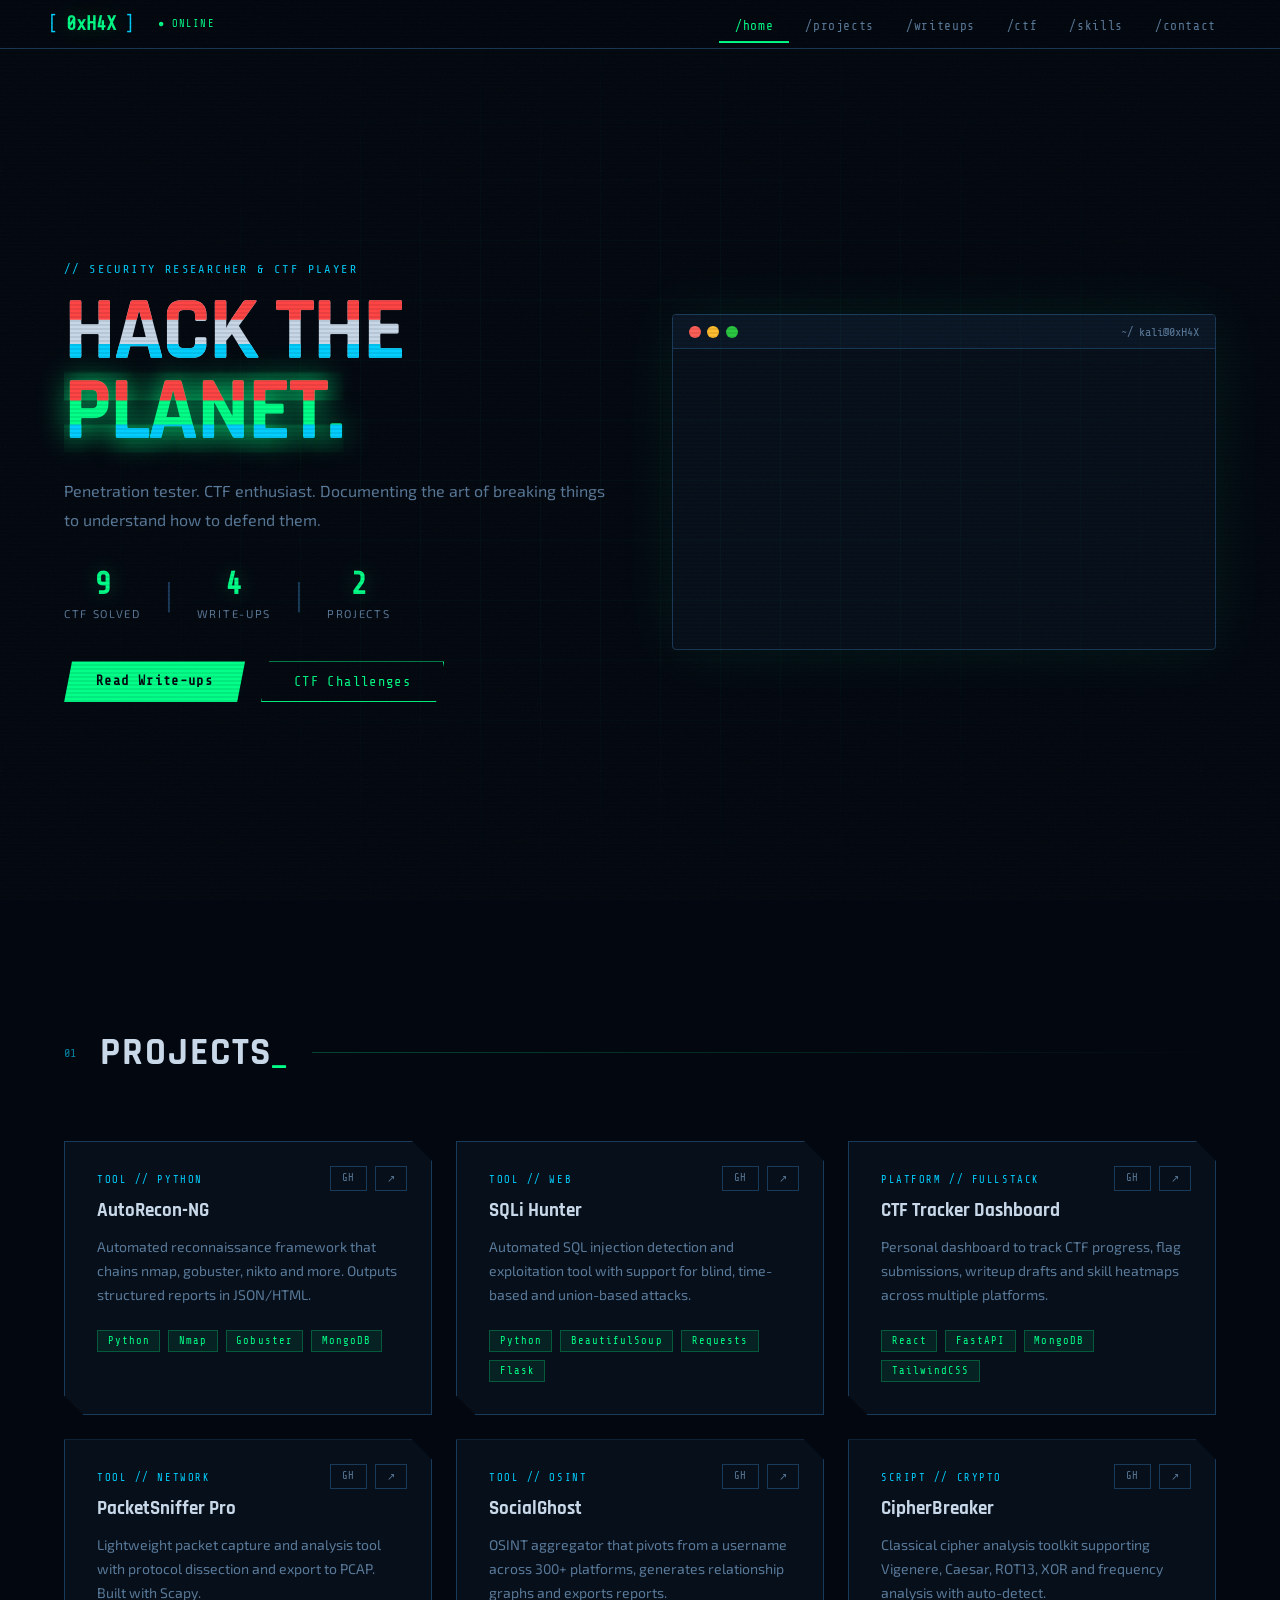
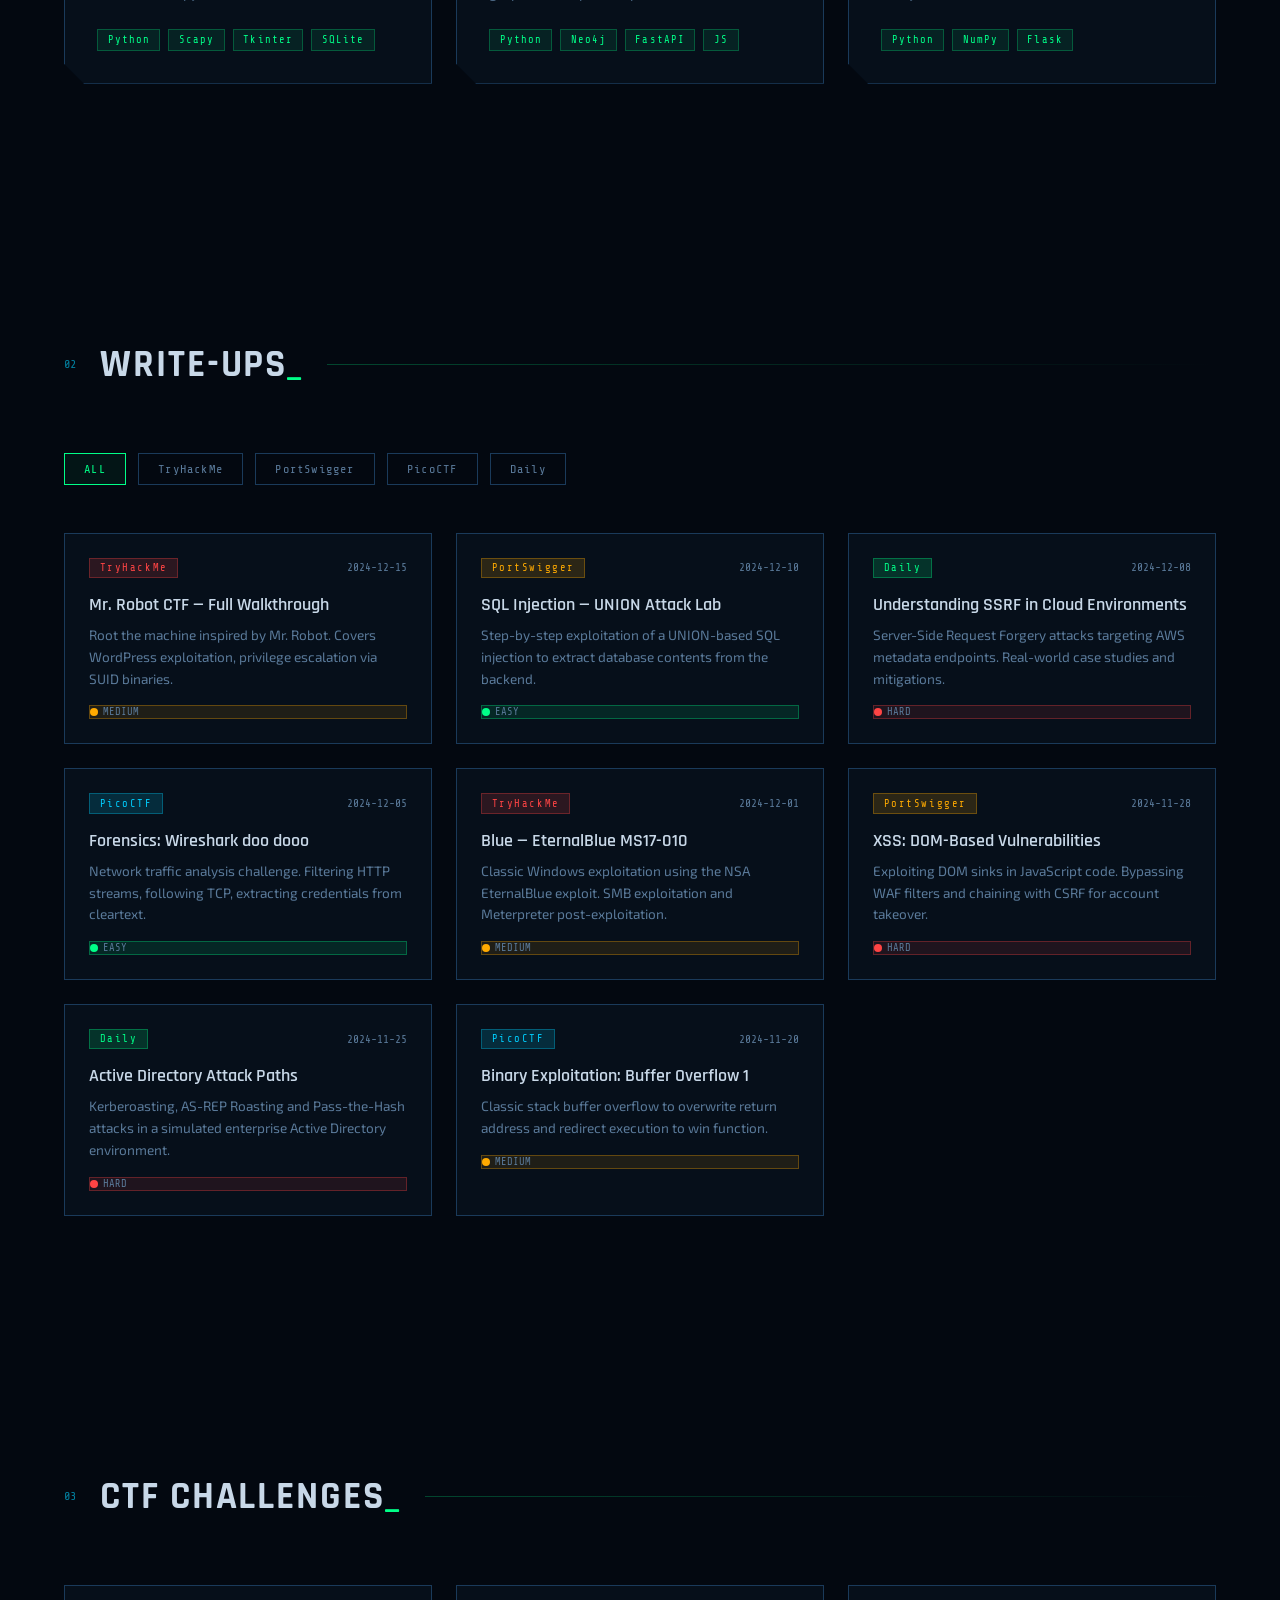
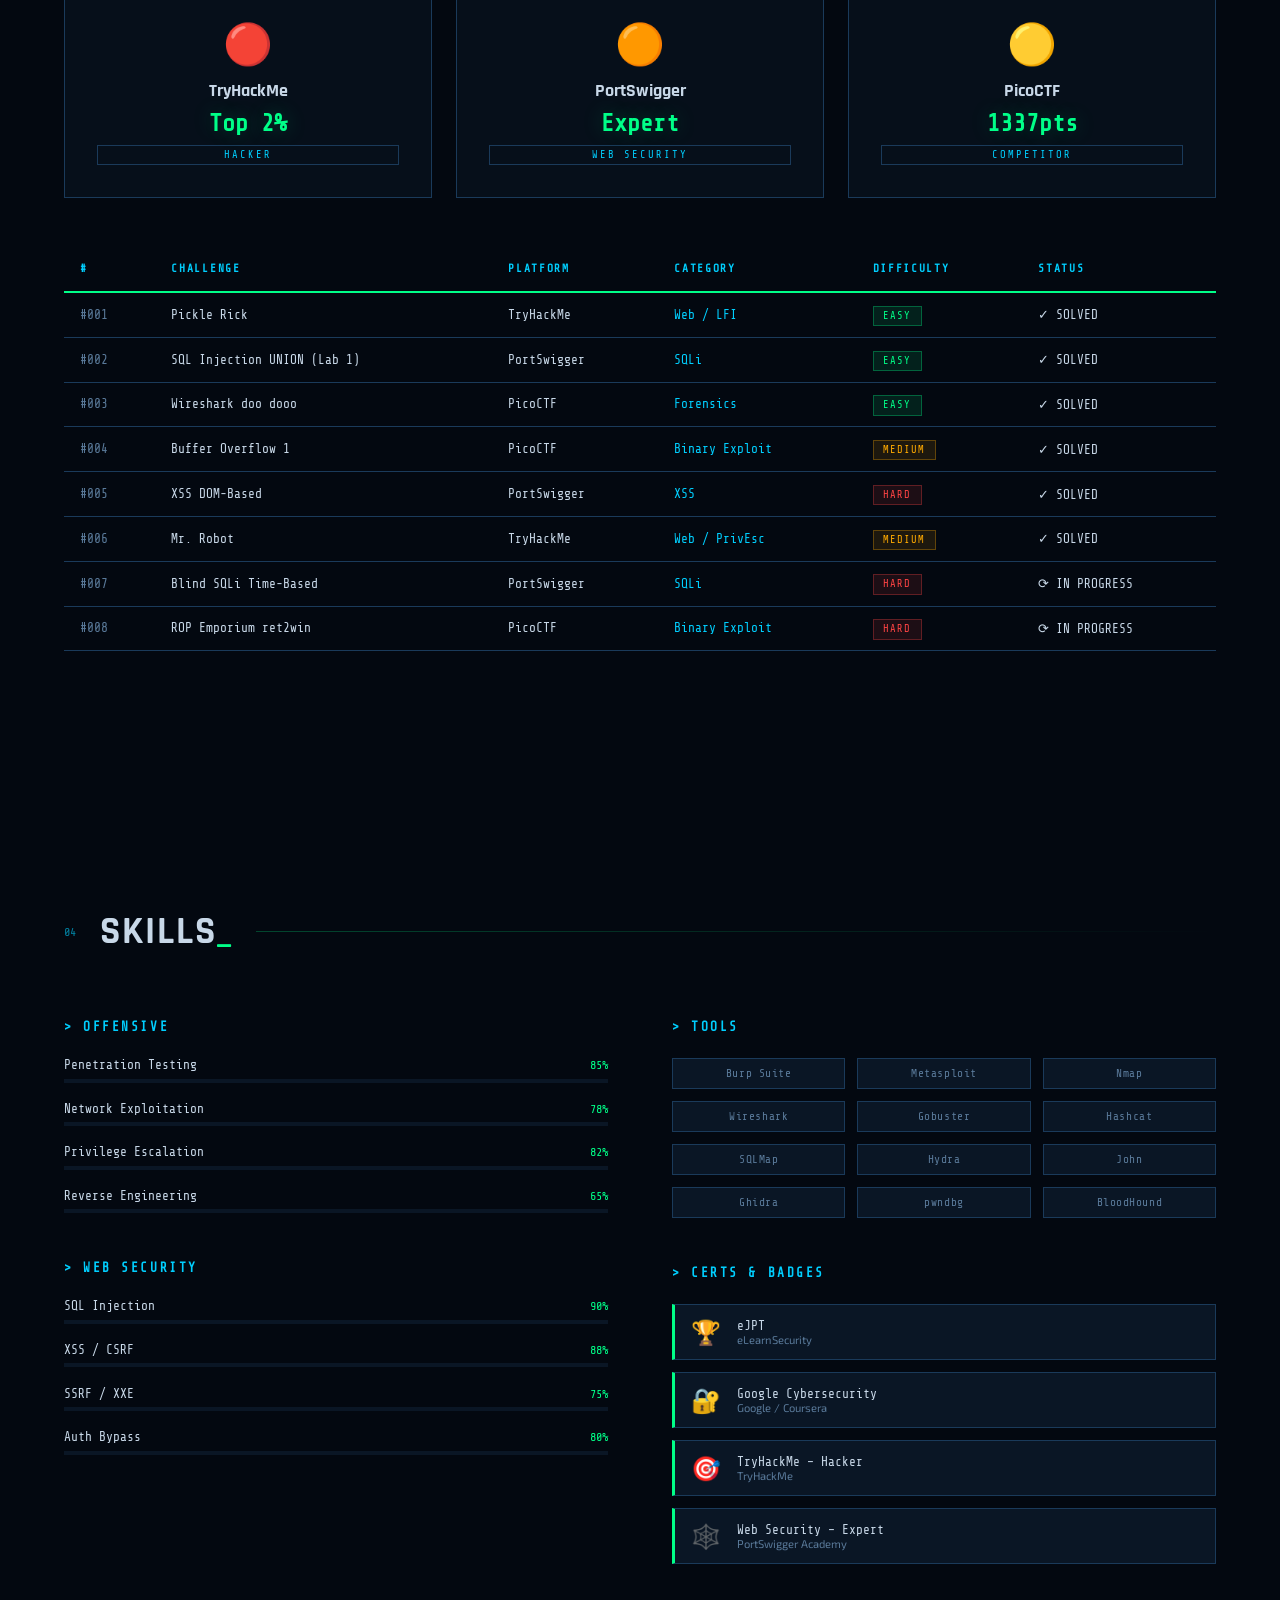
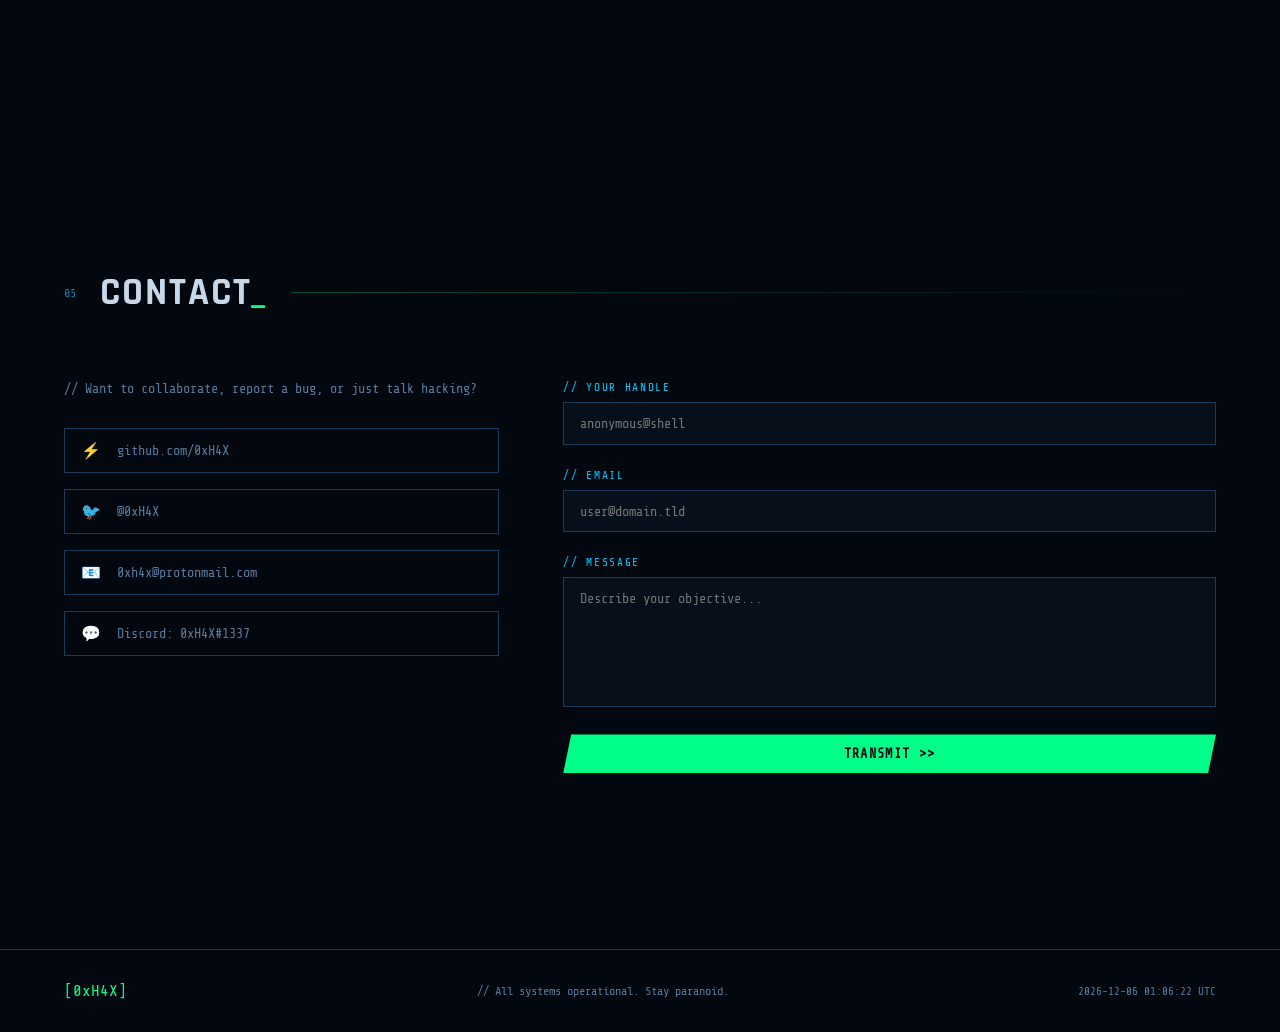
==== index.html @ ba293671 "ALL file include" ====
<!DOCTYPE html>
<html lang="en">
<head>
  <meta charset="UTF-8" />
  <meta name="viewport" content="width=device-width, initial-scale=1.0"/>
  <title>0xH4X — Cybersecurity Portfolio</title>
  <link rel="preconnect" href="https://fonts.googleapis.com">
  <link href="https://fonts.googleapis.com/css2?family=Share+Tech+Mono&family=Rajdhani:wght@400;600;700&family=Exo+2:wght@300;400;700&display=swap" rel="stylesheet">
  <link rel="stylesheet" href="style.css">
</head>
<body>

<!-- SCANLINE OVERLAY -->
<div class="scanlines"></div>
<div class="noise-overlay"></div>

<!-- TERMINAL BOOT SCREEN -->
<div id="boot-screen">
  <div class="boot-content">
    <div class="boot-logo">[ 0xH4X ]</div>
    <div id="boot-log"></div>
    <div class="boot-cursor">█</div>
  </div>
</div>

<!-- NAV -->
<nav id="navbar">
  <div class="nav-brand">
    <span class="bracket">[</span>
    <span class="brand-name">0xH4X</span>
    <span class="bracket">]</span>
    <span class="nav-status">● ONLINE</span>
  </div>
  <ul class="nav-links">
    <li><a href="#home" class="nav-link active" data-section="home">/home</a></li>
    <li><a href="#projects" class="nav-link" data-section="projects">/projects</a></li>
    <li><a href="#writeups" class="nav-link" data-section="writeups">/writeups</a></li>
    <li><a href="#ctf" class="nav-link" data-section="ctf">/ctf</a></li>
    <li><a href="#skills" class="nav-link" data-section="skills">/skills</a></li>
    <li><a href="#contact" class="nav-link" data-section="contact">/contact</a></li>
  </ul>
  <div class="nav-toggle" id="navToggle">
    <span></span><span></span><span></span>
  </div>
</nav>

<!-- HERO -->
<section id="home" class="hero">
  <div class="hero-grid"></div>
  <div class="hero-content">
    <div class="hero-label">// SECURITY RESEARCHER & CTF PLAYER</div>
    <h1 class="hero-title">
      <span class="glitch" data-text="HACK THE">HACK THE</span><br>
      <span class="hero-accent glitch" data-text="PLANET.">PLANET.</span>
    </h1>
    <p class="hero-desc">
      Penetration tester. CTF enthusiast. Documenting the art of breaking things<br>
      to understand how to defend them.
    </p>
    <div class="hero-stats">
      <div class="stat-item">
        <span class="stat-num" data-count="47">0</span>
        <span class="stat-label">CTF Solved</span>
      </div>
      <div class="stat-divider">|</div>
      <div class="stat-item">
        <span class="stat-num" data-count="23">0</span>
        <span class="stat-label">Write-ups</span>
      </div>
      <div class="stat-divider">|</div>
      <div class="stat-item">
        <span class="stat-num" data-count="12">0</span>
        <span class="stat-label">Projects</span>
      </div>
    </div>
    <div class="hero-actions">
      <a href="#writeups" class="btn-primary">Read Write-ups</a>
      <a href="#ctf" class="btn-secondary">CTF Challenges</a>
    </div>
  </div>
  <div class="hero-terminal">
    <div class="terminal-header">
      <span class="dot red"></span>
      <span class="dot yellow"></span>
      <span class="dot green"></span>
      <span class="terminal-title">~/ kali@0xH4X</span>
    </div>
    <div class="terminal-body" id="heroTerminal"></div>
  </div>
</section>

<!-- PROJECTS -->
<section id="projects" class="section projects-section">
  <div class="section-header">
    <span class="section-num">01</span>
    <h2 class="section-title">PROJECTS<span class="cursor-blink">_</span></h2>
    <div class="section-line"></div>
  </div>
  <div class="projects-grid" id="projectsGrid">
    <!-- Populated by JS -->
  </div>
</section>

<!-- WRITEUPS -->
<section id="writeups" class="section writeups-section">
  <div class="section-header">
    <span class="section-num">02</span>
    <h2 class="section-title">WRITE-UPS<span class="cursor-blink">_</span></h2>
    <div class="section-line"></div>
  </div>
  <div class="writeup-filters">
    <button class="filter-btn active" data-filter="all">ALL</button>
    <button class="filter-btn" data-filter="tryhackme">TryHackMe</button>
    <button class="filter-btn" data-filter="portswigger">PortSwigger</button>
    <button class="filter-btn" data-filter="picoctf">PicoCTF</button>
    <button class="filter-btn" data-filter="daily">Daily</button>
  </div>
  <div class="writeups-grid" id="writeupsGrid">
    <!-- Populated by JS -->
  </div>
</section>

<!-- CTF CHALLENGES -->
<section id="ctf" class="section ctf-section">
  <div class="section-header">
    <span class="section-num">03</span>
    <h2 class="section-title">CTF CHALLENGES<span class="cursor-blink">_</span></h2>
    <div class="section-line"></div>
  </div>
  <div class="ctf-platforms">
    <div class="platform-card" data-platform="tryhackme">
      <div class="platform-icon">🔴</div>
      <div class="platform-name">TryHackMe</div>
      <div class="platform-rank">Top 2%</div>
      <div class="platform-badge">HACKER</div>
    </div>
    <div class="platform-card" data-platform="portswigger">
      <div class="platform-icon">🟠</div>
      <div class="platform-name">PortSwigger</div>
      <div class="platform-rank">Expert</div>
      <div class="platform-badge">WEB SECURITY</div>
    </div>
    <div class="platform-card" data-platform="picoctf">
      <div class="platform-icon">🟡</div>
      <div class="platform-name">PicoCTF</div>
      <div class="platform-rank">1337pts</div>
      <div class="platform-badge">COMPETITOR</div>
    </div>
  </div>
  <div class="ctf-table-wrapper">
    <table class="ctf-table">
      <thead>
        <tr>
          <th>#</th>
          <th>CHALLENGE</th>
          <th>PLATFORM</th>
          <th>CATEGORY</th>
          <th>DIFFICULTY</th>
          <th>STATUS</th>
        </tr>
      </thead>
      <tbody id="ctfTableBody">
        <!-- Populated by JS -->
      </tbody>
    </table>
  </div>
</section>

<!-- SKILLS -->
<section id="skills" class="section skills-section">
  <div class="section-header">
    <span class="section-num">04</span>
    <h2 class="section-title">SKILLS<span class="cursor-blink">_</span></h2>
    <div class="section-line"></div>
  </div>
  <div class="skills-container">
    <div class="skills-col">
      <div class="skill-category">
        <h3 class="skill-cat-title">&gt; OFFENSIVE</h3>
        <div class="skill-bars" id="offensiveSkills"></div>
      </div>
      <div class="skill-category">
        <h3 class="skill-cat-title">&gt; WEB SECURITY</h3>
        <div class="skill-bars" id="webSkills"></div>
      </div>
    </div>
    <div class="skills-col">
      <div class="skill-category">
        <h3 class="skill-cat-title">&gt; TOOLS</h3>
        <div class="tools-grid" id="toolsGrid"></div>
      </div>
      <div class="skill-category">
        <h3 class="skill-cat-title">&gt; CERTS & BADGES</h3>
        <div class="certs-list" id="certsList"></div>
      </div>
    </div>
  </div>
</section>

<!-- CONTACT -->
<section id="contact" class="section contact-section">
  <div class="section-header">
    <span class="section-num">05</span>
    <h2 class="section-title">CONTACT<span class="cursor-blink">_</span></h2>
    <div class="section-line"></div>
  </div>
  <div class="contact-container">
    <div class="contact-info">
      <p class="contact-tagline">// Want to collaborate, report a bug, or just talk hacking?</p>
      <div class="contact-links">
        <a href="#" class="contact-link"><span class="cl-icon">⚡</span> github.com/0xH4X</a>
        <a href="#" class="contact-link"><span class="cl-icon">🐦</span> @0xH4X</a>
        <a href="#" class="contact-link"><span class="cl-icon">📧</span> 0xh4x@protonmail.com</a>
        <a href="#" class="contact-link"><span class="cl-icon">💬</span> Discord: 0xH4X#1337</a>
      </div>
    </div>
    <form class="contact-form" id="contactForm">
      <div class="form-group">
        <label class="form-label">// YOUR HANDLE</label>
        <input type="text" class="form-input" placeholder="anonymous@shell" id="contactName"/>
      </div>
      <div class="form-group">
        <label class="form-label">// EMAIL</label>
        <input type="email" class="form-input" placeholder="user@domain.tld" id="contactEmail"/>
      </div>
      <div class="form-group">
        <label class="form-label">// MESSAGE</label>
        <textarea class="form-input form-textarea" placeholder="Describe your objective..." id="contactMsg"></textarea>
      </div>
      <button type="button" class="btn-primary" id="sendBtn">TRANSMIT &gt;&gt;</button>
      <div id="formStatus"></div>
    </form>
  </div>
</section>

<!-- FOOTER -->
<footer class="footer">
  <div class="footer-content">
    <span class="footer-brand">[0xH4X]</span>
    <span class="footer-text">// All systems operational. Stay paranoid.</span>
    <span class="footer-ip" id="footerTime"></span>
  </div>
</footer>

<script src="app.js"></script>
</body>
</html>
---- style.css ----
/* === RESET & BASE === */
*, *::before, *::after { margin: 0; padding: 0; box-sizing: border-box; }

:root {
  --bg: #030810;
  --bg2: #060f1a;
  --bg3: #0a1625;
  --accent: #00ff88;
  --accent2: #00cfff;
  --accent3: #ff4444;
  --accent4: #ffaa00;
  --text: #c8d8e8;
  --text-dim: #5a7a9a;
  --border: #1a3a5a;
  --border-bright: #00ff8840;
  --font-mono: 'Share Tech Mono', monospace;
  --font-head: 'Rajdhani', sans-serif;
  --font-body: 'Exo 2', sans-serif;
  --glow: 0 0 20px #00ff8840;
  --glow-bright: 0 0 30px #00ff88aa;
}

html { scroll-behavior: smooth; overflow-x: hidden; }

body {
  background: var(--bg);
  color: var(--text);
  font-family: var(--font-body);
  overflow-x: hidden;
  cursor: crosshair;
}

/* === OVERLAYS === */
.scanlines {
  position: fixed; inset: 0; z-index: 9999; pointer-events: none;
  background: repeating-linear-gradient(0deg, transparent, transparent 2px, rgba(0,0,0,0.08) 2px, rgba(0,0,0,0.08) 4px);
  animation: scanMove 8s linear infinite;
}
@keyframes scanMove { from { background-position: 0 0; } to { background-position: 0 100px; } }

.noise-overlay {
  position: fixed; inset: 0; z-index: 9998; pointer-events: none; opacity: 0.03;
  background-image: url("data:image/svg+xml,%3Csvg xmlns='http://www.w3.org/2000/svg' width='300' height='300'%3E%3Cfilter id='n'%3E%3CfeTurbulence type='fractalNoise' baseFrequency='0.9' numOctaves='4' stitchTiles='stitch'/%3E%3C/filter%3E%3Crect width='300' height='300' filter='url(%23n)' opacity='1'/%3E%3C/svg%3E");
}

/* === BOOT SCREEN === */
#boot-screen {
  position: fixed; inset: 0; z-index: 10000; background: #000;
  display: flex; align-items: center; justify-content: center;
  transition: opacity 0.8s ease;
}
#boot-screen.hide { opacity: 0; pointer-events: none; }

.boot-content { font-family: var(--font-mono); color: var(--accent); text-align: left; max-width: 600px; padding: 2rem; }
.boot-logo { font-size: 3rem; letter-spacing: 0.3em; margin-bottom: 1.5rem; text-shadow: var(--glow-bright); }
#boot-log { font-size: 0.85rem; line-height: 2; color: #88ff88; min-height: 200px; }
.boot-cursor { font-size: 1.5rem; animation: blink 0.5s step-end infinite; }
@keyframes blink { 50% { opacity: 0; } }

/* === NAV === */
#navbar {
  position: fixed; top: 0; left: 0; right: 0; z-index: 1000;
  display: flex; align-items: center; justify-content: space-between;
  padding: 0.8rem 3rem;
  background: rgba(3,8,16,0.95);
  border-bottom: 1px solid var(--border);
  backdrop-filter: blur(10px);
}

.nav-brand { display: flex; align-items: center; gap: 0.5rem; font-family: var(--font-mono); font-size: 1.2rem; }
.bracket { color: var(--accent2); }
.brand-name { color: var(--accent); font-weight: bold; text-shadow: var(--glow); }
.nav-status { font-size: 0.65rem; color: var(--accent); margin-left: 1rem; letter-spacing: 0.1em;
  animation: pulse 2s ease infinite; }
@keyframes pulse { 50% { opacity: 0.3; } }

.nav-links { display: flex; gap: 0; list-style: none; }
.nav-link {
  font-family: var(--font-mono); font-size: 0.8rem; color: var(--text-dim);
  text-decoration: none; padding: 0.5rem 1rem; letter-spacing: 0.05em;
  transition: all 0.2s; border-bottom: 2px solid transparent; position: relative;
}
.nav-link:hover, .nav-link.active { color: var(--accent); border-color: var(--accent); }
.nav-link::before { content: ''; position: absolute; inset: 0; background: var(--accent); opacity: 0; transition: opacity 0.2s; }
.nav-link:hover::before { opacity: 0.05; }

.nav-toggle { display: none; flex-direction: column; gap: 5px; cursor: pointer; }
.nav-toggle span { display: block; width: 25px; height: 2px; background: var(--accent); }

/* === HERO === */
.hero {
  min-height: 100vh; display: grid; grid-template-columns: 1fr 1fr;
  align-items: center; gap: 4rem; padding: 8rem 4rem 4rem;
  position: relative; overflow: hidden;
}

.hero-grid {
  position: absolute; inset: 0; pointer-events: none;
  background-image:
    linear-gradient(rgba(0,255,136,0.03) 1px, transparent 1px),
    linear-gradient(90deg, rgba(0,255,136,0.03) 1px, transparent 1px);
  background-size: 60px 60px;
  mask-image: radial-gradient(ellipse at center, black 30%, transparent 80%);
}

.hero-label { font-family: var(--font-mono); font-size: 0.75rem; color: var(--accent2); letter-spacing: 0.2em; margin-bottom: 1rem; }

.hero-title {
  font-family: var(--font-head); font-size: clamp(3rem, 7vw, 6rem);
  font-weight: 700; line-height: 0.9; letter-spacing: -0.02em;
  color: var(--text); margin-bottom: 1.5rem;
}
.hero-accent { color: var(--accent); text-shadow: var(--glow-bright); display: block; }

/* GLITCH */
.glitch { position: relative; display: inline-block; }
.glitch::before, .glitch::after {
  content: attr(data-text); position: absolute; top: 0; left: 0; width: 100%; height: 100%;
}
.glitch::before { color: var(--accent3); animation: glitch1 4s infinite; clip-path: polygon(0 0, 100% 0, 100% 35%, 0 35%); }
.glitch::after { color: var(--accent2); animation: glitch2 4s infinite; clip-path: polygon(0 65%, 100% 65%, 100% 100%, 0 100%); }
@keyframes glitch1 {
  0%, 94%, 100% { transform: none; opacity: 0; }
  95% { transform: translate(-3px, 0); opacity: 0.8; }
  97% { transform: translate(3px, 0); opacity: 0.8; }
}
@keyframes glitch2 {
  0%, 96%, 100% { transform: none; opacity: 0; }
  97% { transform: translate(3px, 0); opacity: 0.8; }
  99% { transform: translate(-3px, 0); opacity: 0.8; }
}

.hero-desc { font-size: 1rem; color: var(--text-dim); line-height: 1.8; margin-bottom: 2rem; }

.hero-stats { display: flex; align-items: center; gap: 1.5rem; margin-bottom: 2.5rem; }
.stat-item { text-align: center; }
.stat-num { display: block; font-family: var(--font-mono); font-size: 2rem; color: var(--accent); font-weight: bold; text-shadow: var(--glow); }
.stat-label { font-size: 0.7rem; color: var(--text-dim); letter-spacing: 0.15em; text-transform: uppercase; }
.stat-divider { color: var(--border); font-size: 2rem; }

.hero-actions { display: flex; gap: 1rem; }

.btn-primary {
  font-family: var(--font-mono); font-size: 0.85rem; letter-spacing: 0.1em;
  padding: 0.75rem 2rem; background: var(--accent); color: var(--bg);
  border: none; cursor: pointer; text-decoration: none; display: inline-block;
  clip-path: polygon(8px 0%, 100% 0%, calc(100% - 8px) 100%, 0% 100%);
  transition: all 0.2s; font-weight: 700;
}
.btn-primary:hover { background: #fff; box-shadow: var(--glow-bright); transform: translateY(-2px); }

.btn-secondary {
  font-family: var(--font-mono); font-size: 0.85rem; letter-spacing: 0.1em;
  padding: 0.75rem 2rem; background: transparent; color: var(--accent);
  border: 1px solid var(--accent); cursor: pointer; text-decoration: none; display: inline-block;
  clip-path: polygon(8px 0%, 100% 0%, calc(100% - 8px) 100%, 0% 100%);
  transition: all 0.2s;
}
.btn-secondary:hover { background: var(--accent); color: var(--bg); box-shadow: var(--glow); }

/* HERO TERMINAL */
.hero-terminal {
  background: var(--bg2); border: 1px solid var(--border);
  border-radius: 4px; overflow: hidden; box-shadow: 0 0 60px rgba(0,255,136,0.08);
}
.terminal-header {
  background: var(--bg3); padding: 0.6rem 1rem; display: flex; align-items: center; gap: 0.4rem;
  border-bottom: 1px solid var(--border);
}
.dot { width: 12px; height: 12px; border-radius: 50%; }
.dot.red { background: #ff5f57; }
.dot.yellow { background: #ffbd2e; }
.dot.green { background: #28c840; }
.terminal-title { font-family: var(--font-mono); font-size: 0.75rem; color: var(--text-dim); margin-left: auto; }
.terminal-body { padding: 1.5rem; font-family: var(--font-mono); font-size: 0.8rem; color: var(--accent); min-height: 300px; line-height: 1.8; }

/* === SECTIONS === */
.section { padding: 8rem 4rem; }

.section-header { display: flex; align-items: center; gap: 1.5rem; margin-bottom: 4rem; }
.section-num { font-family: var(--font-mono); font-size: 0.75rem; color: var(--accent2); opacity: 0.6; }
.section-title { font-family: var(--font-head); font-size: clamp(1.8rem, 3vw, 2.5rem); font-weight: 700; letter-spacing: 0.05em; color: var(--text); }
.section-line { flex: 1; height: 1px; background: linear-gradient(90deg, var(--border-bright), transparent); }
.cursor-blink { animation: blink 1s step-end infinite; color: var(--accent); }

/* === PROJECTS === */
.projects-grid {
  display: grid; grid-template-columns: repeat(auto-fill, minmax(350px, 1fr)); gap: 1.5rem;
}
.project-card {
  background: var(--bg2); border: 1px solid var(--border);
  padding: 2rem; position: relative; overflow: hidden;
  transition: all 0.3s; cursor: pointer;
  clip-path: polygon(0 0, calc(100% - 20px) 0, 100% 20px, 100% 100%, 20px 100%, 0 calc(100% - 20px));
}
.project-card::before {
  content: ''; position: absolute; top: 0; left: 0; right: 0; height: 2px;
  background: linear-gradient(90deg, transparent, var(--accent), transparent);
  transform: scaleX(0); transition: transform 0.3s;
}
.project-card:hover { border-color: var(--accent2); box-shadow: 0 0 30px rgba(0,207,255,0.1); transform: translateY(-4px); }
.project-card:hover::before { transform: scaleX(1); }

.project-tag { font-family: var(--font-mono); font-size: 0.65rem; color: var(--accent2); letter-spacing: 0.15em; margin-bottom: 0.75rem; }
.project-title { font-family: var(--font-head); font-size: 1.2rem; font-weight: 700; color: var(--text); margin-bottom: 0.75rem; }
.project-desc { font-size: 0.875rem; color: var(--text-dim); line-height: 1.7; margin-bottom: 1.5rem; }
.project-stack { display: flex; gap: 0.5rem; flex-wrap: wrap; }
.stack-tag {
  font-family: var(--font-mono); font-size: 0.65rem; padding: 0.25rem 0.6rem;
  background: rgba(0,255,136,0.08); border: 1px solid var(--border-bright);
  color: var(--accent); letter-spacing: 0.1em;
}
.project-links { position: absolute; top: 1.5rem; right: 1.5rem; display: flex; gap: 0.5rem; }
.project-link-btn {
  font-family: var(--font-mono); font-size: 0.65rem; padding: 0.3rem 0.7rem;
  border: 1px solid var(--border); color: var(--text-dim); text-decoration: none;
  transition: all 0.2s;
}
.project-link-btn:hover { border-color: var(--accent); color: var(--accent); }

/* === WRITEUPS === */
.writeup-filters { display: flex; gap: 0.75rem; margin-bottom: 3rem; flex-wrap: wrap; }
.filter-btn {
  font-family: var(--font-mono); font-size: 0.75rem; letter-spacing: 0.1em;
  padding: 0.5rem 1.2rem; background: transparent; border: 1px solid var(--border);
  color: var(--text-dim); cursor: pointer; transition: all 0.2s;
}
.filter-btn.active, .filter-btn:hover { border-color: var(--accent); color: var(--accent); background: rgba(0,255,136,0.05); }

.writeups-grid { display: grid; grid-template-columns: repeat(auto-fill, minmax(320px, 1fr)); gap: 1.5rem; }
.writeup-card {
  background: var(--bg2); border: 1px solid var(--border); padding: 1.5rem;
  transition: all 0.3s; cursor: pointer; position: relative;
}
.writeup-card:hover { border-color: var(--accent); box-shadow: 0 0 20px rgba(0,255,136,0.08); }
.writeup-meta { display: flex; justify-content: space-between; align-items: center; margin-bottom: 1rem; }
.writeup-platform { font-family: var(--font-mono); font-size: 0.65rem; letter-spacing: 0.15em; padding: 0.2rem 0.6rem; }
.platform-thm { background: rgba(255,68,68,0.15); color: var(--accent3); border: 1px solid rgba(255,68,68,0.3); }
.platform-ps { background: rgba(255,170,0,0.15); color: var(--accent4); border: 1px solid rgba(255,170,0,0.3); }
.platform-pico { background: rgba(0,207,255,0.15); color: var(--accent2); border: 1px solid rgba(0,207,255,0.3); }
.platform-daily { background: rgba(0,255,136,0.15); color: var(--accent); border: 1px solid rgba(0,255,136,0.3); }

.writeup-date { font-family: var(--font-mono); font-size: 0.7rem; color: var(--text-dim); }
.writeup-title { font-family: var(--font-head); font-size: 1.1rem; font-weight: 600; margin-bottom: 0.5rem; }
.writeup-excerpt { font-size: 0.85rem; color: var(--text-dim); line-height: 1.6; margin-bottom: 1rem; }
.writeup-diff { display: flex; gap: 0.3rem; align-items: center; }
.diff-dot { width: 8px; height: 8px; border-radius: 50%; }
.diff-easy .diff-dot { background: var(--accent); }
.diff-medium .diff-dot { background: var(--accent4); }
.diff-hard .diff-dot { background: var(--accent3); }
.diff-label { font-family: var(--font-mono); font-size: 0.65rem; color: var(--text-dim); }
.writeup-hidden { display: none; }

/* === CTF === */
.ctf-platforms { display: grid; grid-template-columns: repeat(3, 1fr); gap: 1.5rem; margin-bottom: 3rem; }
.platform-card {
  background: var(--bg2); border: 1px solid var(--border); padding: 2rem; text-align: center;
  transition: all 0.3s; cursor: pointer;
}
.platform-card:hover { border-color: var(--accent); box-shadow: var(--glow); }
.platform-icon { font-size: 2.5rem; margin-bottom: 0.75rem; }
.platform-name { font-family: var(--font-head); font-size: 1.1rem; font-weight: 700; margin-bottom: 0.5rem; }
.platform-rank { font-family: var(--font-mono); font-size: 1.5rem; color: var(--accent); font-weight: bold; text-shadow: var(--glow); margin-bottom: 0.5rem; }
.platform-badge { font-family: var(--font-mono); font-size: 0.65rem; letter-spacing: 0.2em; color: var(--accent2); padding: 0.2rem 0.8rem; border: 1px solid var(--border); }

.ctf-table-wrapper { overflow-x: auto; }
.ctf-table { width: 100%; border-collapse: collapse; font-family: var(--font-mono); font-size: 0.8rem; }
.ctf-table thead tr { border-bottom: 2px solid var(--accent); }
.ctf-table th { padding: 1rem; text-align: left; color: var(--accent2); letter-spacing: 0.15em; font-size: 0.7rem; }
.ctf-table td { padding: 0.9rem 1rem; border-bottom: 1px solid var(--border); color: var(--text); transition: all 0.2s; }
.ctf-table tr:hover td { background: rgba(0,255,136,0.03); }
.diff-badge { padding: 0.2rem 0.6rem; font-size: 0.65rem; letter-spacing: 0.1em; }
.diff-easy { background: rgba(0,255,136,0.1); color: var(--accent); border: 1px solid rgba(0,255,136,0.3); }
.diff-medium { background: rgba(255,170,0,0.1); color: var(--accent4); border: 1px solid rgba(255,170,0,0.3); }
.diff-hard { background: rgba(255,68,68,0.1); color: var(--accent3); border: 1px solid rgba(255,68,68,0.3); }
.status-solved { color: var(--accent); }
.status-progress { color: var(--accent4); }

/* === SKILLS === */
.skills-container { display: grid; grid-template-columns: 1fr 1fr; gap: 4rem; }
.skill-category { margin-bottom: 3rem; }
.skill-cat-title { font-family: var(--font-mono); font-size: 0.8rem; color: var(--accent2); letter-spacing: 0.2em; margin-bottom: 1.5rem; }

.skill-bar-item { margin-bottom: 1.2rem; }
.skill-bar-label { display: flex; justify-content: space-between; margin-bottom: 0.4rem; }
.skill-name { font-family: var(--font-mono); font-size: 0.8rem; color: var(--text); }
.skill-pct { font-family: var(--font-mono); font-size: 0.75rem; color: var(--accent); }
.skill-bar-track { height: 4px; background: var(--bg3); position: relative; overflow: hidden; }
.skill-bar-fill {
  height: 100%; background: linear-gradient(90deg, var(--accent), var(--accent2));
  width: 0; transition: width 1.5s cubic-bezier(0.4, 0, 0.2, 1);
  box-shadow: 0 0 10px var(--accent);
}

.tools-grid { display: grid; grid-template-columns: repeat(3, 1fr); gap: 0.75rem; }
.tool-tag {
  font-family: var(--font-mono); font-size: 0.7rem; padding: 0.5rem 0.5rem;
  background: var(--bg3); border: 1px solid var(--border); text-align: center;
  color: var(--text-dim); transition: all 0.2s; letter-spacing: 0.05em;
}
.tool-tag:hover { border-color: var(--accent); color: var(--accent); }

.certs-list { display: flex; flex-direction: column; gap: 0.75rem; }
.cert-item {
  display: flex; align-items: center; gap: 1rem; padding: 0.75rem 1rem;
  background: var(--bg3); border: 1px solid var(--border); border-left: 3px solid var(--accent);
}
.cert-icon { font-size: 1.5rem; }
.cert-name { font-family: var(--font-mono); font-size: 0.8rem; color: var(--text); }
.cert-issuer { font-size: 0.7rem; color: var(--text-dim); }

/* === CONTACT === */
.contact-container { display: grid; grid-template-columns: 1fr 1.5fr; gap: 4rem; align-items: start; }
.contact-tagline { font-family: var(--font-mono); font-size: 0.85rem; color: var(--text-dim); margin-bottom: 2rem; }
.contact-links { display: flex; flex-direction: column; gap: 1rem; }
.contact-link {
  display: flex; align-items: center; gap: 1rem; font-family: var(--font-mono); font-size: 0.85rem;
  color: var(--text-dim); text-decoration: none; padding: 0.75rem 1rem;
  border: 1px solid var(--border); transition: all 0.2s;
}
.contact-link:hover { border-color: var(--accent); color: var(--accent); background: rgba(0,255,136,0.05); }
.cl-icon { font-size: 1rem; }

.contact-form { display: flex; flex-direction: column; gap: 1.5rem; }
.form-label { font-family: var(--font-mono); font-size: 0.7rem; color: var(--accent2); letter-spacing: 0.15em; display: block; margin-bottom: 0.5rem; }
.form-input {
  width: 100%; background: var(--bg2); border: 1px solid var(--border); color: var(--text);
  font-family: var(--font-mono); font-size: 0.85rem; padding: 0.8rem 1rem;
  outline: none; transition: border-color 0.2s; resize: none;
}
.form-input:focus { border-color: var(--accent); box-shadow: var(--glow); }
.form-textarea { min-height: 130px; }
#formStatus { font-family: var(--font-mono); font-size: 0.8rem; color: var(--accent); min-height: 1.5rem; }

/* === FOOTER === */
.footer { border-top: 1px solid var(--border); padding: 2rem 4rem; }
.footer-content { display: flex; align-items: center; justify-content: space-between; }
.footer-brand { font-family: var(--font-mono); color: var(--accent); }
.footer-text { font-family: var(--font-mono); font-size: 0.75rem; color: var(--text-dim); }
.footer-ip { font-family: var(--font-mono); font-size: 0.7rem; color: var(--text-dim); }

/* === RESPONSIVE === */
@media (max-width: 900px) {
  .hero { grid-template-columns: 1fr; padding: 6rem 2rem 4rem; }
  .hero-terminal { display: none; }
  .section { padding: 5rem 2rem; }
  #navbar { padding: 0.8rem 1.5rem; }
  .nav-links { display: none; position: fixed; top: 60px; left: 0; right: 0; background: var(--bg); flex-direction: column; padding: 2rem; border-bottom: 1px solid var(--border); }
  .nav-links.open { display: flex; }
  .nav-toggle { display: flex; }
  .skills-container { grid-template-columns: 1fr; }
  .ctf-platforms { grid-template-columns: 1fr; }
  .contact-container { grid-template-columns: 1fr; }
  .footer-content { flex-direction: column; gap: 1rem; text-align: center; }
  .projects-grid { grid-template-columns: 1fr; }
  .writeups-grid { grid-template-columns: 1fr; }
}
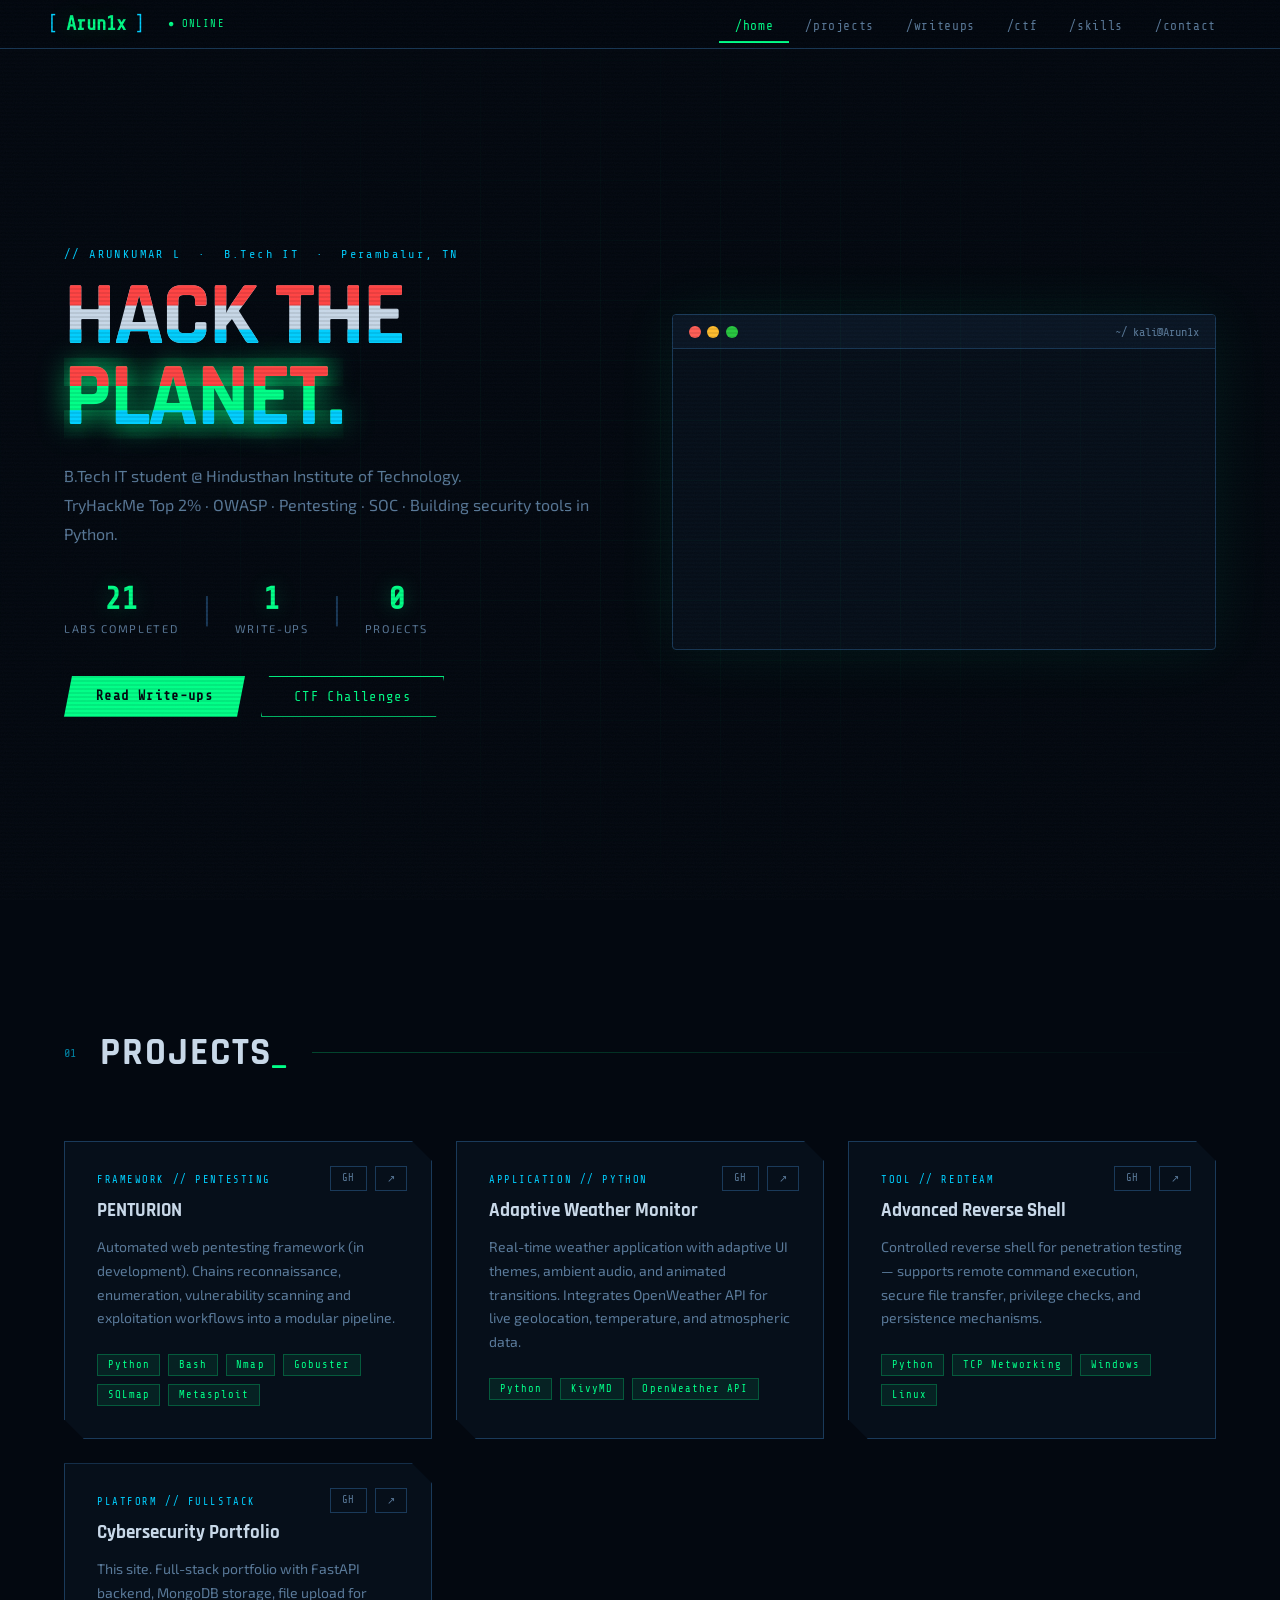
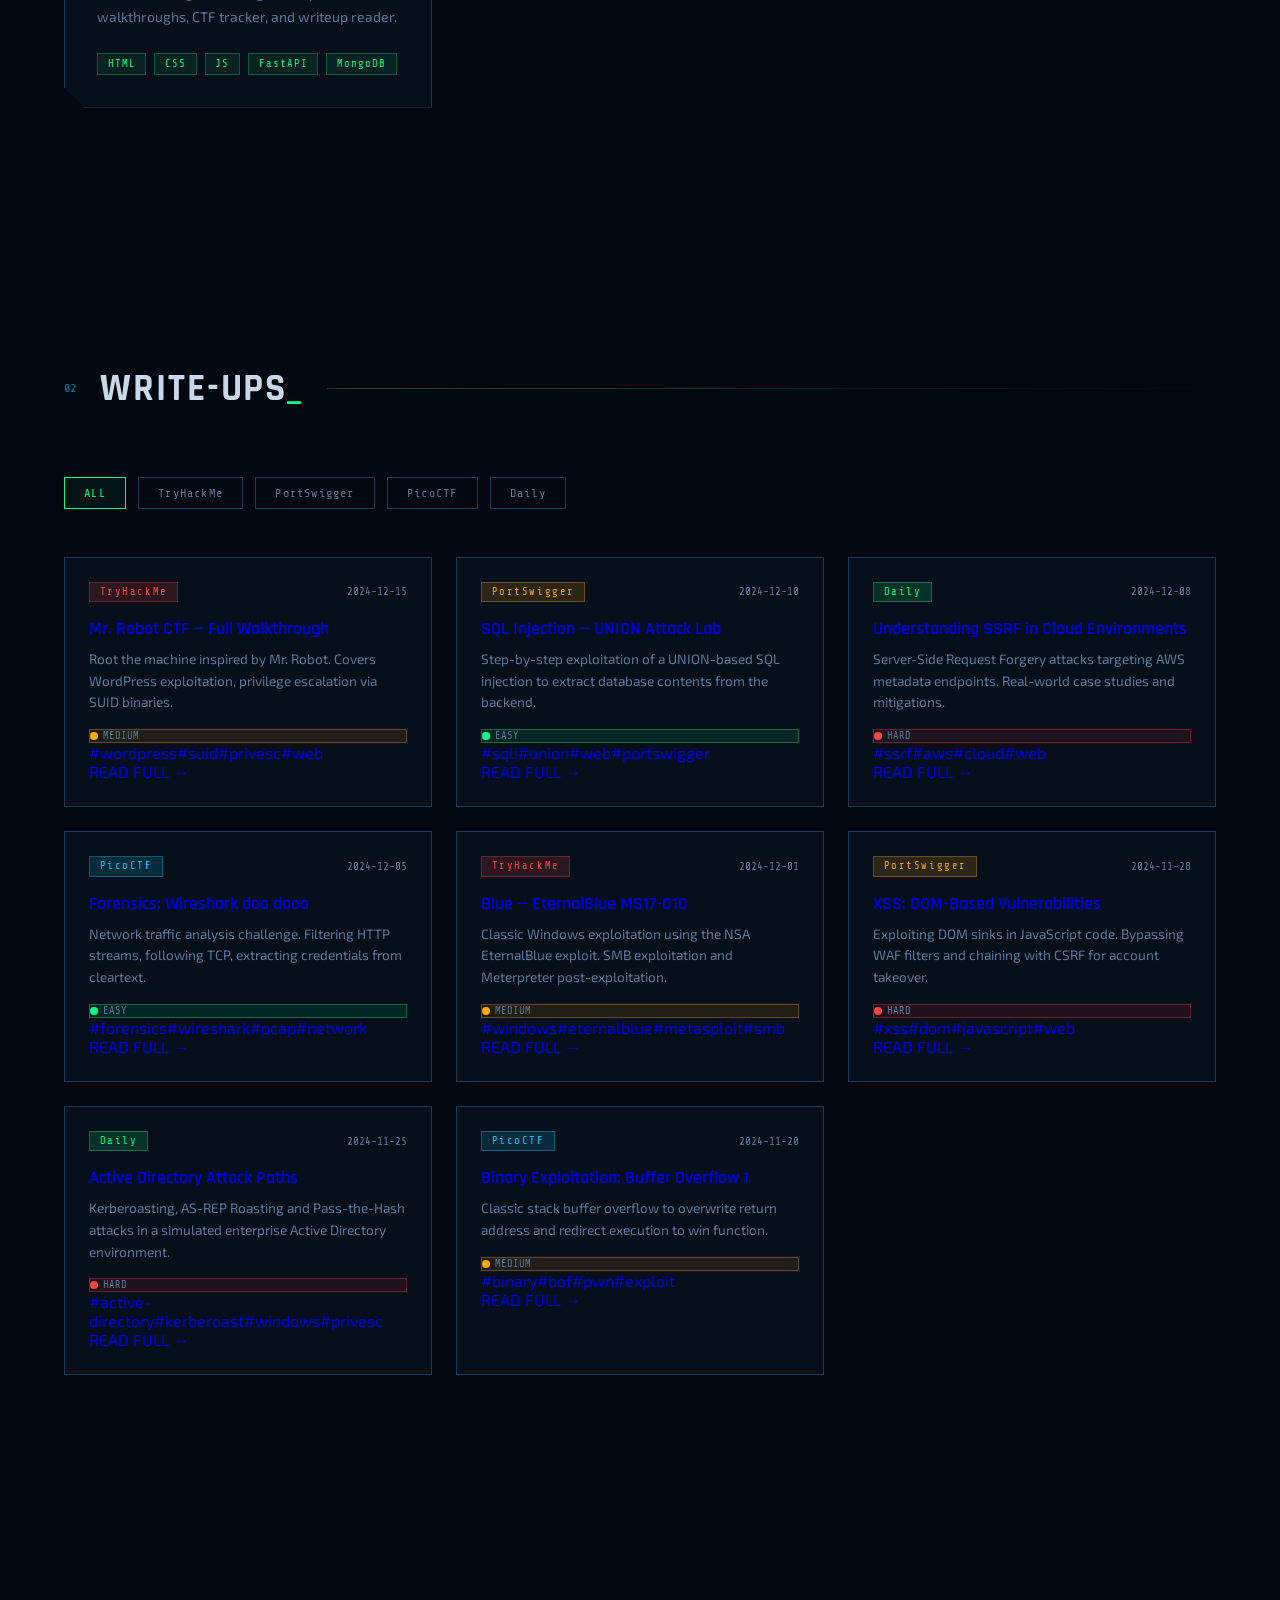
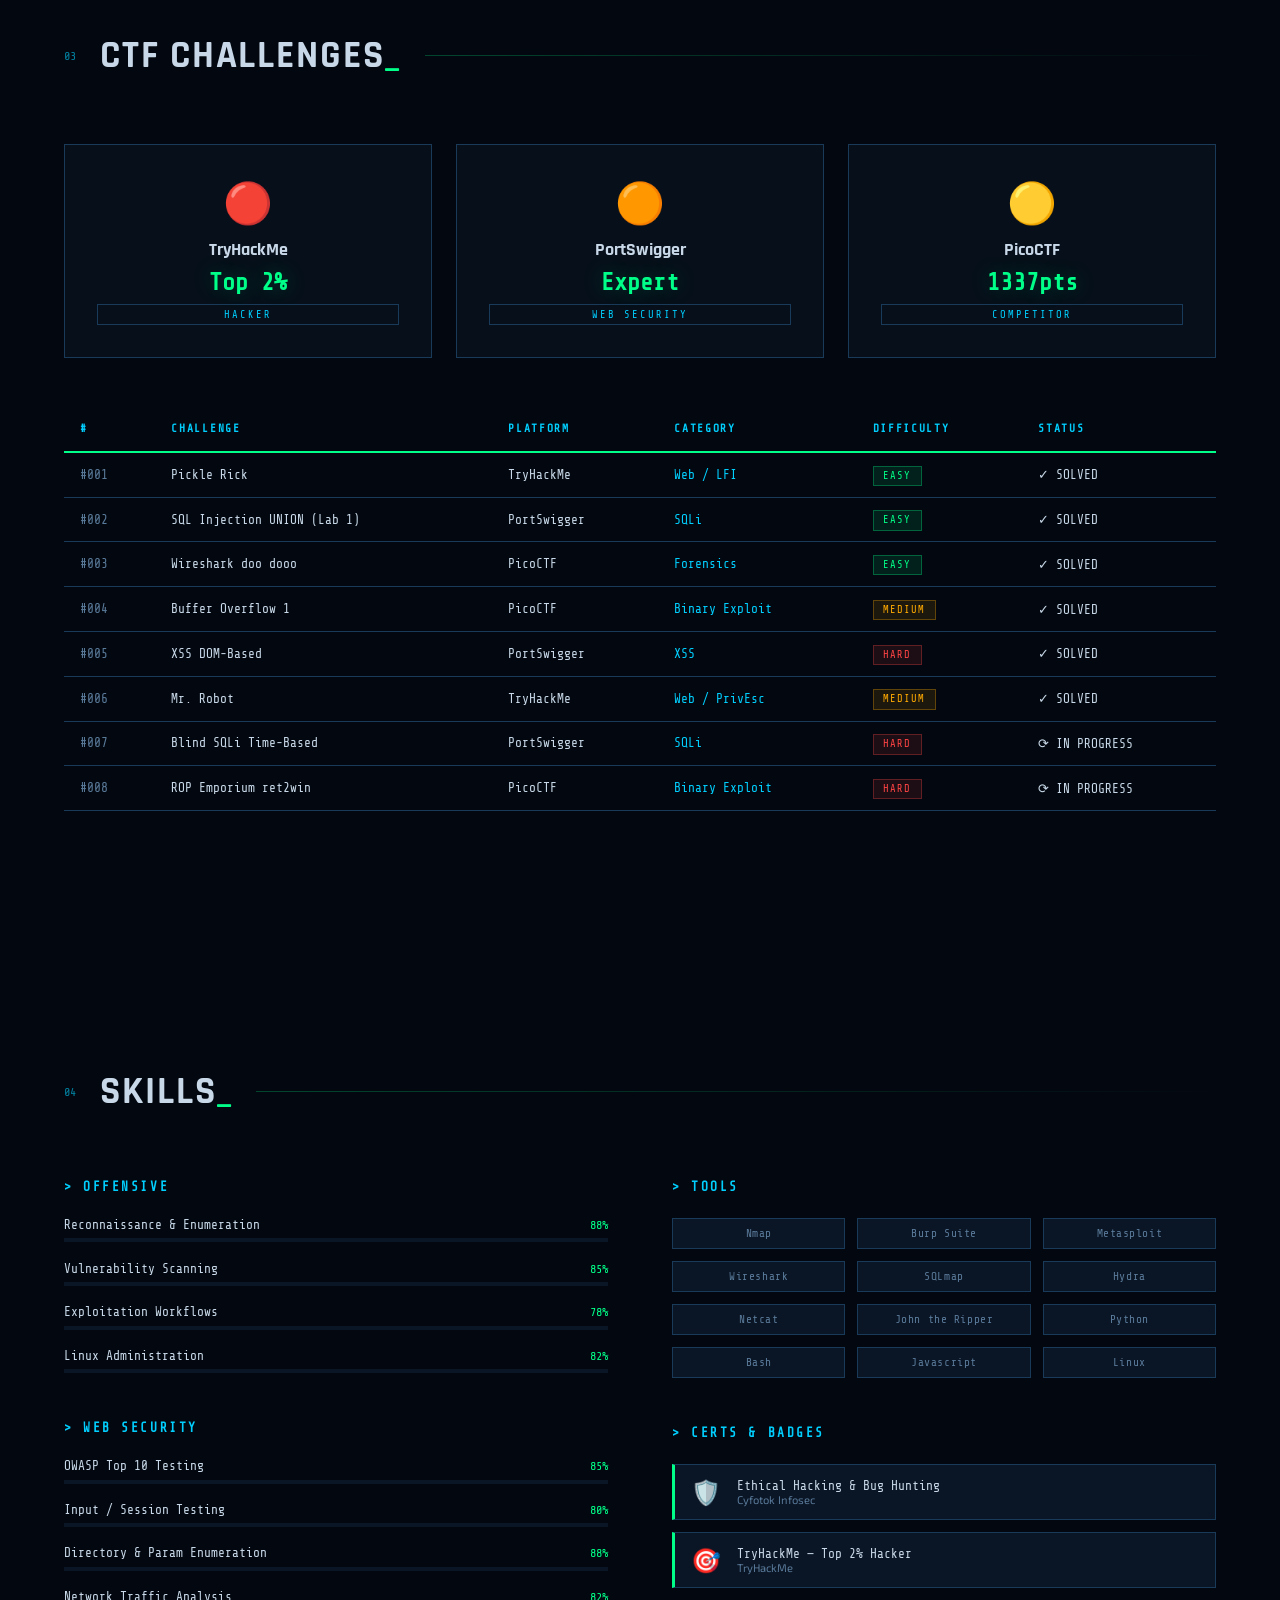
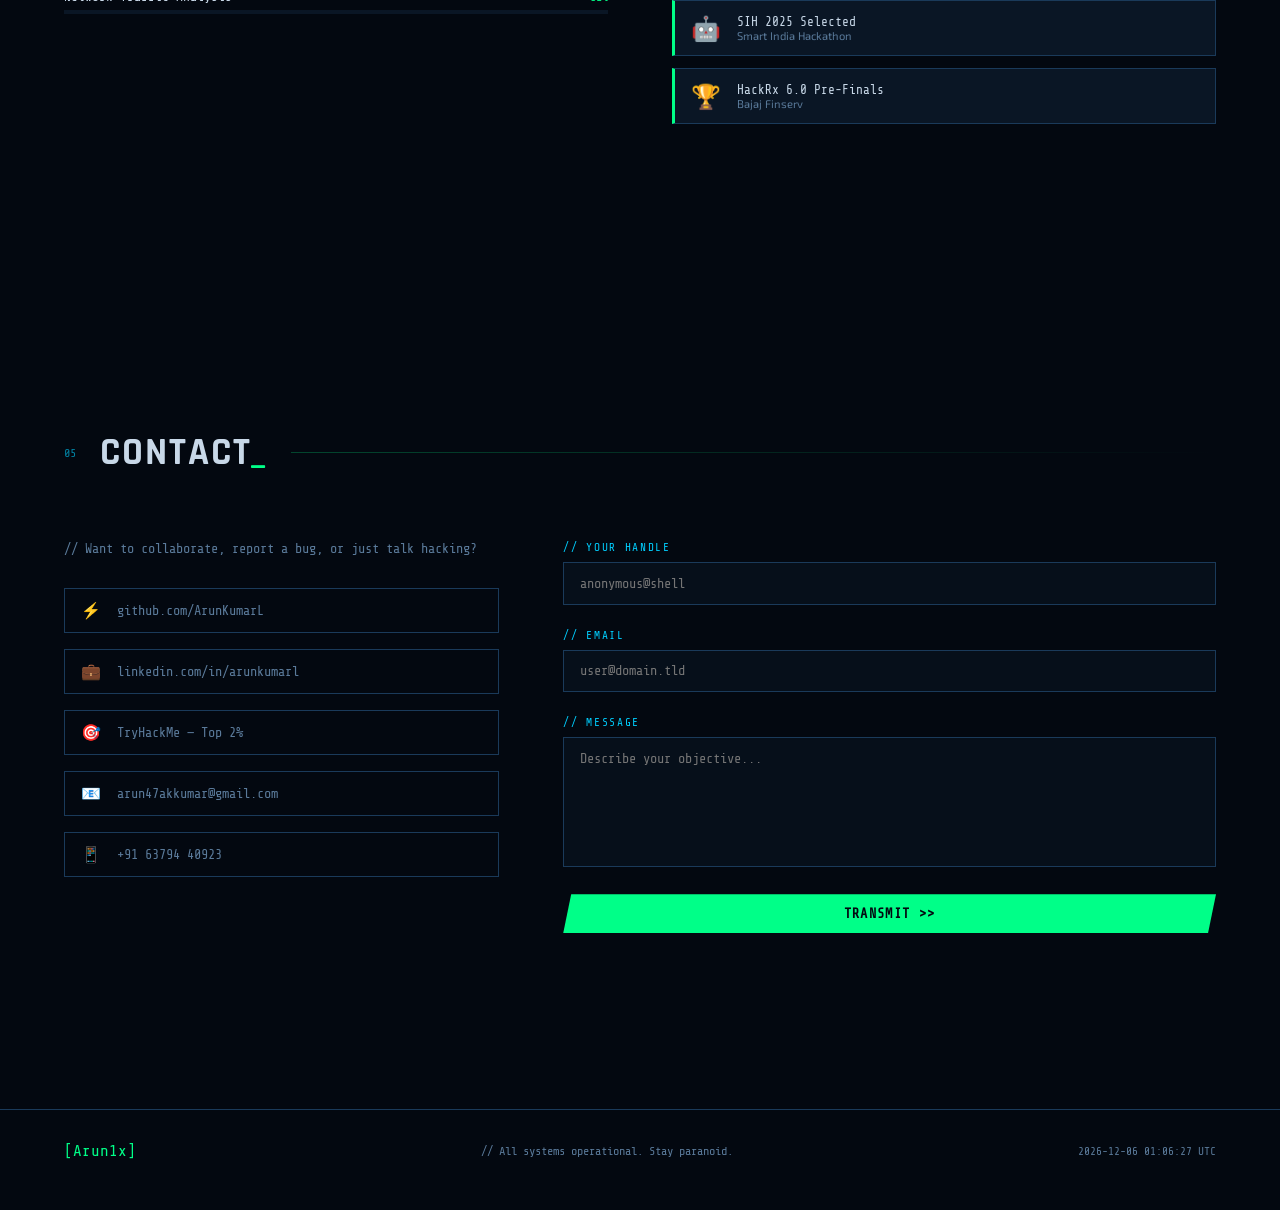
==== commit d11f2fa1: "backend seperation" ====
--- a/index.html
+++ b/index.html
@@ -3,7 +3,7 @@
 <head>
   <meta charset="UTF-8" />
   <meta name="viewport" content="width=device-width, initial-scale=1.0"/>
-  <title>0xH4X — Cybersecurity Portfolio</title>
+  <title>Arun1x — Cybersecurity Portfolio</title>
   <link rel="preconnect" href="https://fonts.googleapis.com">
   <link href="https://fonts.googleapis.com/css2?family=Share+Tech+Mono&family=Rajdhani:wght@400;600;700&family=Exo+2:wght@300;400;700&display=swap" rel="stylesheet">
   <link rel="stylesheet" href="style.css">
@@ -17,7 +17,7 @@
 <!-- TERMINAL BOOT SCREEN -->
 <div id="boot-screen">
   <div class="boot-content">
-    <div class="boot-logo">[ 0xH4X ]</div>
+    <div class="boot-logo">[ Arun1x ]</div>
     <div id="boot-log"></div>
     <div class="boot-cursor">█</div>
   </div>
@@ -27,7 +27,7 @@
 <nav id="navbar">
   <div class="nav-brand">
     <span class="bracket">[</span>
-    <span class="brand-name">0xH4X</span>
+    <span class="brand-name">Arun1x</span>
     <span class="bracket">]</span>
     <span class="nav-status">● ONLINE</span>
   </div>
@@ -48,28 +48,28 @@
 <section id="home" class="hero">
   <div class="hero-grid"></div>
   <div class="hero-content">
-    <div class="hero-label">// SECURITY RESEARCHER & CTF PLAYER</div>
+    <div class="hero-label">// ARUNKUMAR L &nbsp;·&nbsp; B.Tech IT &nbsp;·&nbsp; Perambalur, TN</div>
     <h1 class="hero-title">
       <span class="glitch" data-text="HACK THE">HACK THE</span><br>
       <span class="hero-accent glitch" data-text="PLANET.">PLANET.</span>
     </h1>
     <p class="hero-desc">
-      Penetration tester. CTF enthusiast. Documenting the art of breaking things<br>
-      to understand how to defend them.
+      B.Tech IT student @ Hindusthan Institute of Technology.<br>
+      TryHackMe Top 2% · OWASP · Pentesting · SOC · Building security tools in Python.
     </p>
     <div class="hero-stats">
       <div class="stat-item">
-        <span class="stat-num" data-count="47">0</span>
-        <span class="stat-label">CTF Solved</span>
+        <span class="stat-num" data-count="120">0</span>
+        <span class="stat-label">Labs Completed</span>
       </div>
       <div class="stat-divider">|</div>
       <div class="stat-item">
-        <span class="stat-num" data-count="23">0</span>
+        <span class="stat-num" data-count="8">0</span>
         <span class="stat-label">Write-ups</span>
       </div>
       <div class="stat-divider">|</div>
       <div class="stat-item">
-        <span class="stat-num" data-count="12">0</span>
+        <span class="stat-num" data-count="4">0</span>
         <span class="stat-label">Projects</span>
       </div>
     </div>
@@ -83,7 +83,7 @@
       <span class="dot red"></span>
       <span class="dot yellow"></span>
       <span class="dot green"></span>
-      <span class="terminal-title">~/ kali@0xH4X</span>
+      <span class="terminal-title">~/ kali@Arun1x</span>
     </div>
     <div class="terminal-body" id="heroTerminal"></div>
   </div>
@@ -208,10 +208,11 @@
     <div class="contact-info">
       <p class="contact-tagline">// Want to collaborate, report a bug, or just talk hacking?</p>
       <div class="contact-links">
-        <a href="#" class="contact-link"><span class="cl-icon">⚡</span> github.com/0xH4X</a>
-        <a href="#" class="contact-link"><span class="cl-icon">🐦</span> @0xH4X</a>
-        <a href="#" class="contact-link"><span class="cl-icon">📧</span> 0xh4x@protonmail.com</a>
-        <a href="#" class="contact-link"><span class="cl-icon">💬</span> Discord: 0xH4X#1337</a>
+        <a href="https://github.com/ScriptedByArun47" target="_blank" class="contact-link"><span class="cl-icon">⚡</span> github.com/ArunKumarL</a>
+        <a href="https://www.linkedin.com/in/arun0x47" target="_blank" class="contact-link"><span class="cl-icon">💼</span> linkedin.com/in/arunkumarl</a>
+        <a href="https://tryhackme.com/p/Arun1x" target="_blank" class="contact-link"><span class="cl-icon">🎯</span> TryHackMe — Top 2%</a>
+        <a href="mailto:arun47akkumar@gmail.com" class="contact-link"><span class="cl-icon">📧</span> arun47akkumar@gmail.com</a>
+        <a href="tel:+916379440923" class="contact-link"><span class="cl-icon">📱</span> +91 63794 40923</a>
       </div>
     </div>
     <form class="contact-form" id="contactForm">
@@ -236,7 +237,7 @@
 <!-- FOOTER -->
 <footer class="footer">
   <div class="footer-content">
-    <span class="footer-brand">[0xH4X]</span>
+    <span class="footer-brand">[Arun1x]</span>
     <span class="footer-text">// All systems operational. Stay paranoid.</span>
     <span class="footer-ip" id="footerTime"></span>
   </div>
@@ -244,4 +245,4 @@
 
 <script src="app.js"></script>
 </body>
-</html>
+</html>
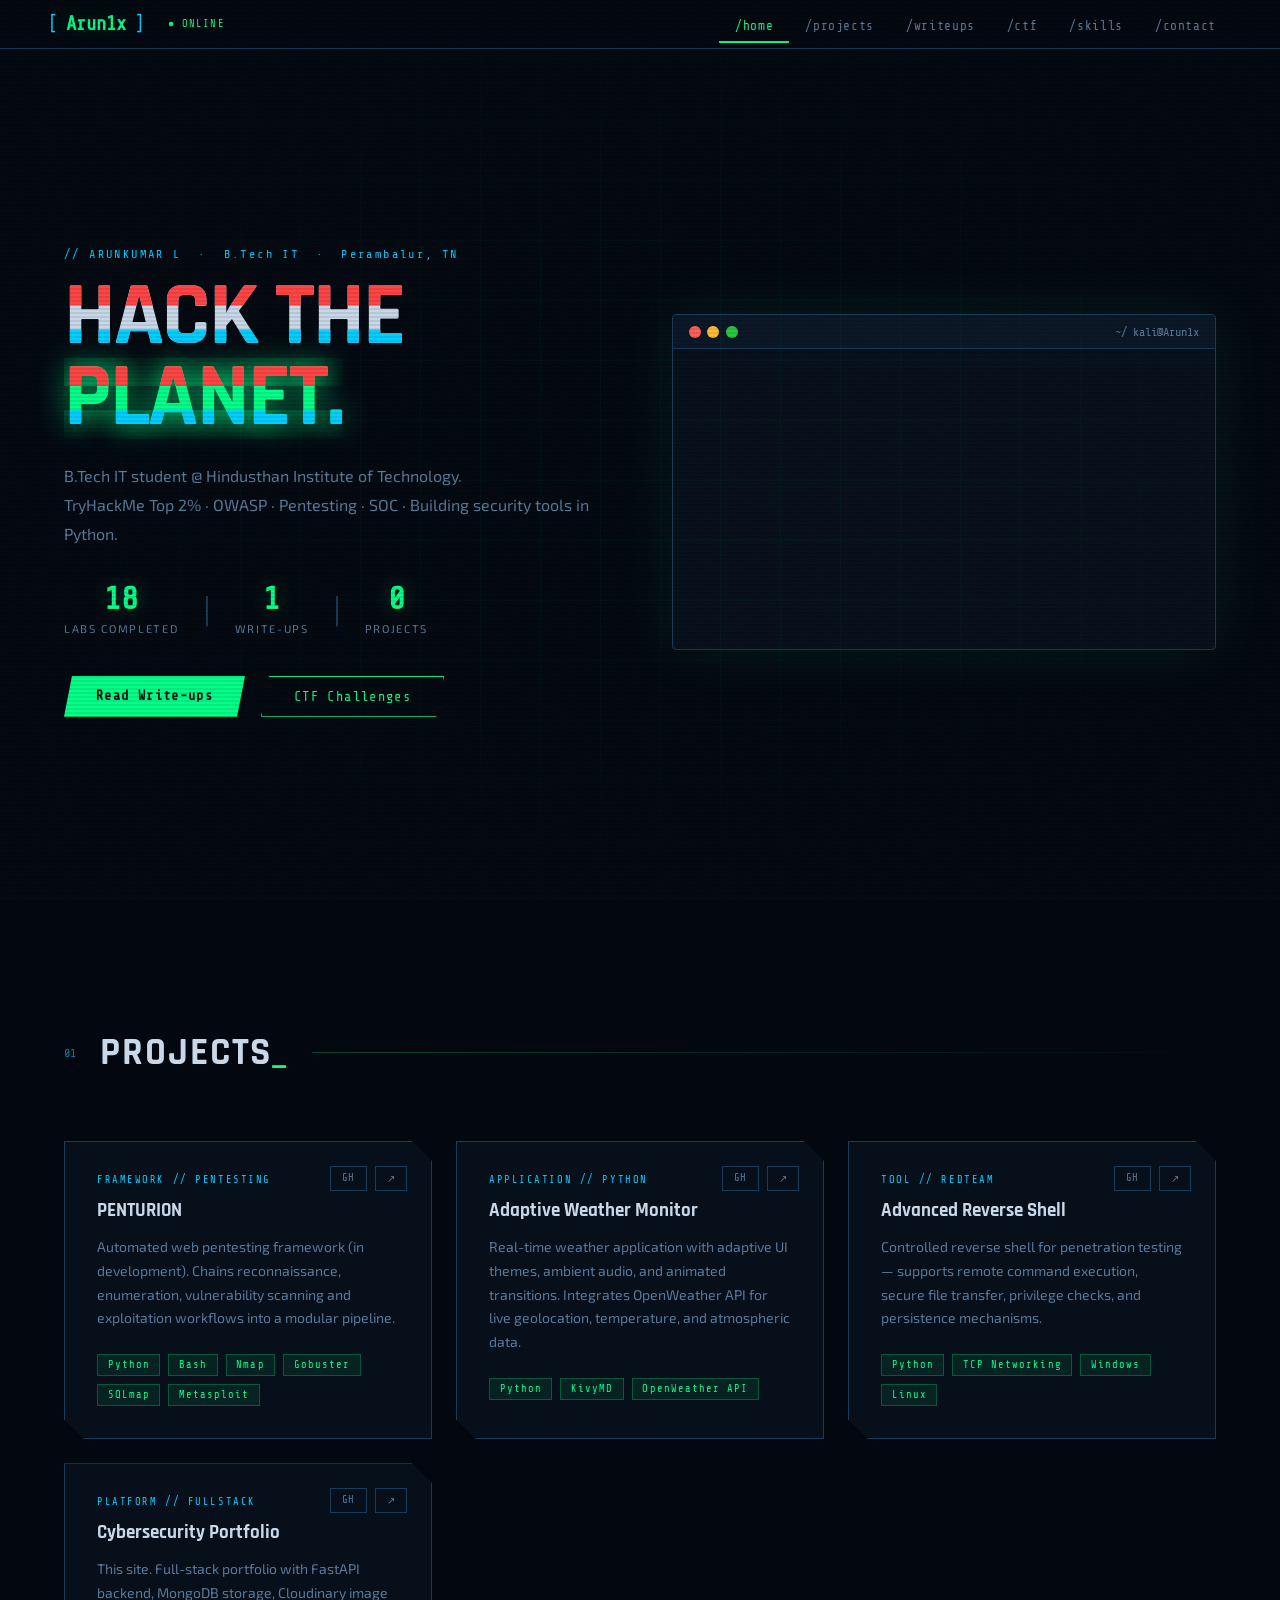
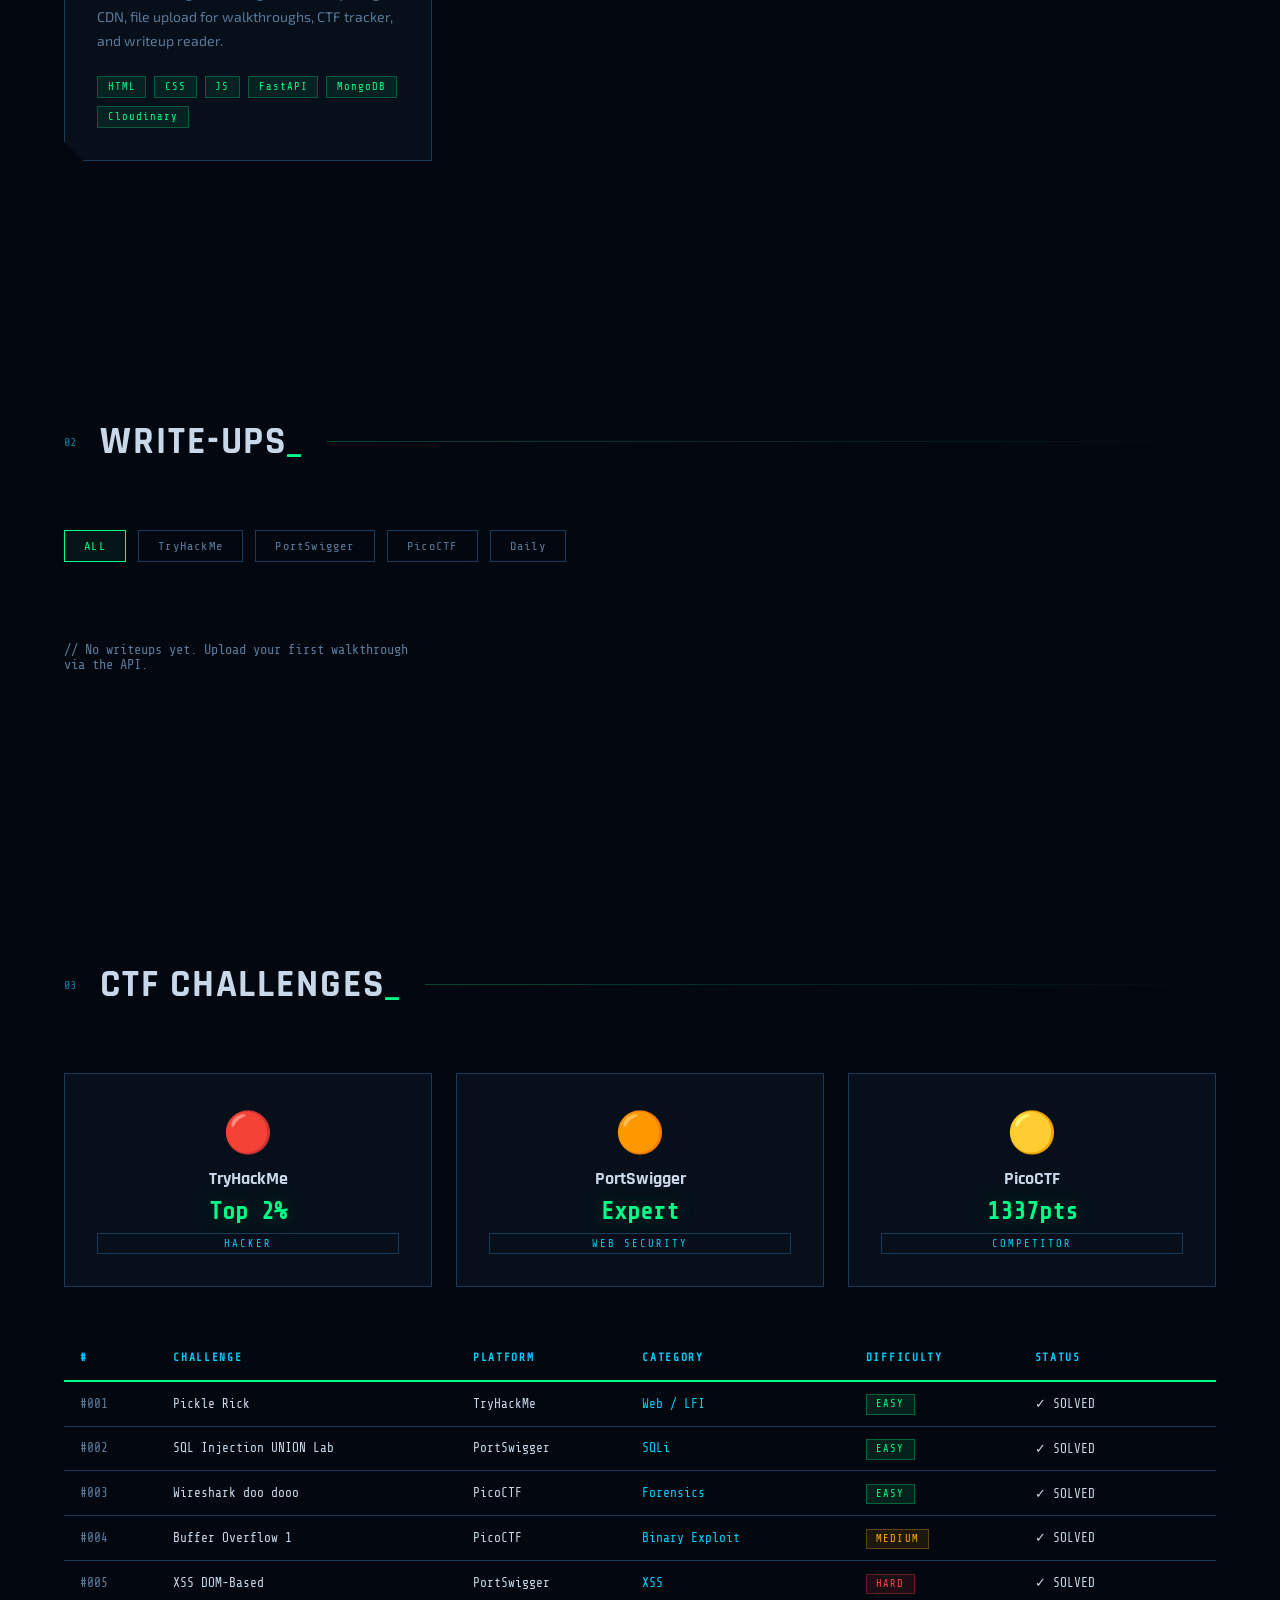
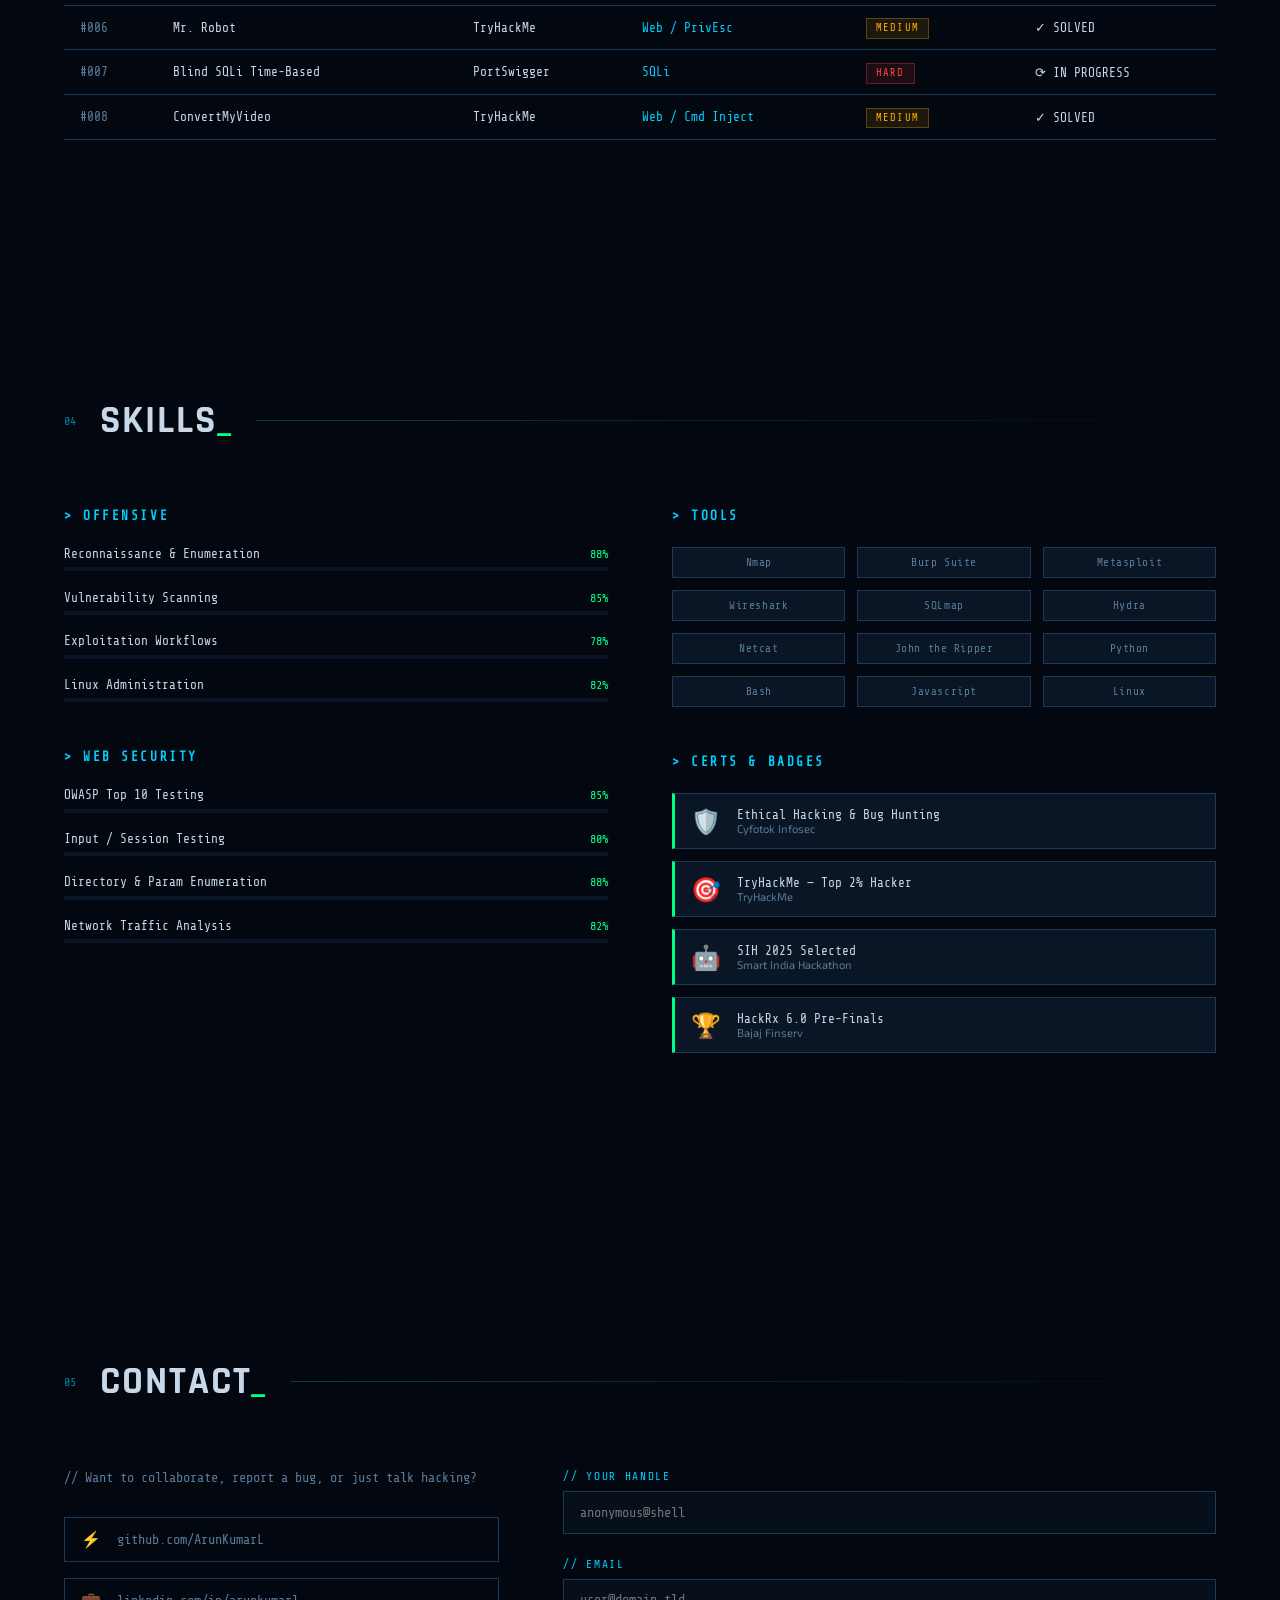
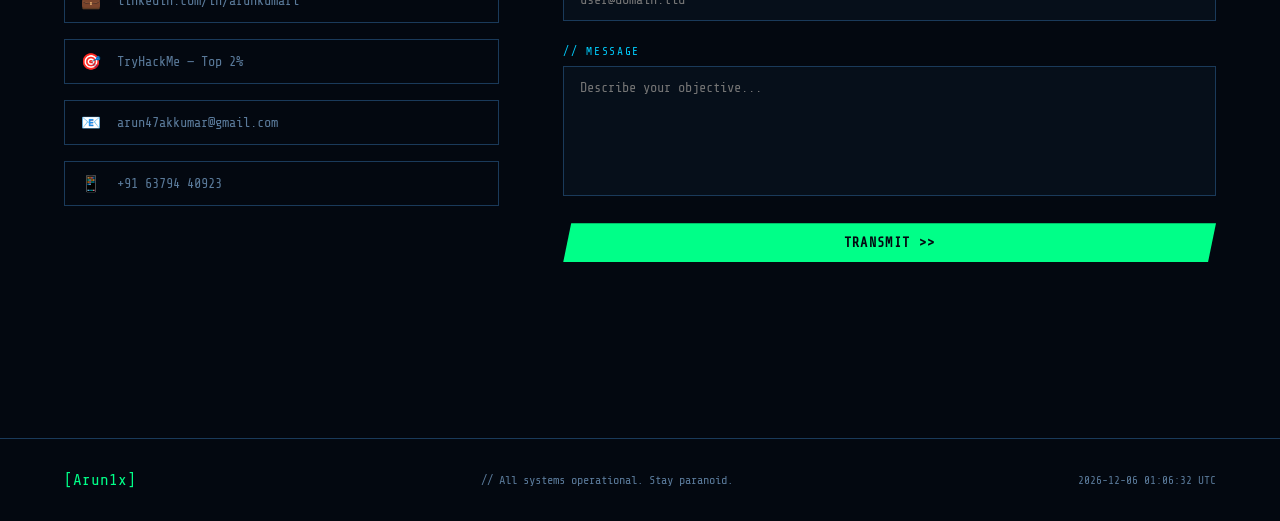
==== commit b4f7e76b: "deployment and final v1.01 complete" ====
--- a/index.html
+++ b/index.html
@@ -1,8 +1,13 @@
 <!DOCTYPE html>
 <html lang="en">
 <head>
-  <meta charset="UTF-8" />
+  <meta charset="UTF-8"/>
   <meta name="viewport" content="width=device-width, initial-scale=1.0"/>
+  <meta name="description" content="ArunKumar L — Cybersecurity Intern, TryHackMe Top 2%, Pentesting & SOC Portfolio"/>
+  <meta name="keywords" content="cybersecurity, pentesting, CTF, TryHackMe, OWASP, SOC, writeups"/>
+  <meta property="og:title" content="Arun1x — Cybersecurity Portfolio"/>
+  <meta property="og:description" content="TryHackMe Top 2% · Pentesting · OWASP · Security Tools"/>
+  <meta property="og:type" content="website"/>
   <title>Arun1x — Cybersecurity Portfolio</title>
   <link rel="preconnect" href="https://fonts.googleapis.com">
   <link href="https://fonts.googleapis.com/css2?family=Share+Tech+Mono&family=Rajdhani:wght@400;600;700&family=Exo+2:wght@300;400;700&display=swap" rel="stylesheet">
@@ -10,11 +15,10 @@
 </head>
 <body>
 
-<!-- SCANLINE OVERLAY -->
 <div class="scanlines"></div>
 <div class="noise-overlay"></div>
 
-<!-- TERMINAL BOOT SCREEN -->
+<!-- BOOT SCREEN -->
 <div id="boot-screen">
   <div class="boot-content">
     <div class="boot-logo">[ Arun1x ]</div>
@@ -32,16 +36,14 @@
     <span class="nav-status">● ONLINE</span>
   </div>
   <ul class="nav-links">
-    <li><a href="#home" class="nav-link active" data-section="home">/home</a></li>
+    <li><a href="#home"     class="nav-link active" data-section="home">/home</a></li>
     <li><a href="#projects" class="nav-link" data-section="projects">/projects</a></li>
     <li><a href="#writeups" class="nav-link" data-section="writeups">/writeups</a></li>
-    <li><a href="#ctf" class="nav-link" data-section="ctf">/ctf</a></li>
-    <li><a href="#skills" class="nav-link" data-section="skills">/skills</a></li>
-    <li><a href="#contact" class="nav-link" data-section="contact">/contact</a></li>
+    <li><a href="#ctf"      class="nav-link" data-section="ctf">/ctf</a></li>
+    <li><a href="#skills"   class="nav-link" data-section="skills">/skills</a></li>
+    <li><a href="#contact"  class="nav-link" data-section="contact">/contact</a></li>
   </ul>
-  <div class="nav-toggle" id="navToggle">
-    <span></span><span></span><span></span>
-  </div>
+  <div class="nav-toggle" id="navToggle"><span></span><span></span><span></span></div>
 </nav>
 
 <!-- HERO -->
@@ -75,14 +77,12 @@
     </div>
     <div class="hero-actions">
       <a href="#writeups" class="btn-primary">Read Write-ups</a>
-      <a href="#ctf" class="btn-secondary">CTF Challenges</a>
+      <a href="#ctf"      class="btn-secondary">CTF Challenges</a>
     </div>
   </div>
   <div class="hero-terminal">
     <div class="terminal-header">
-      <span class="dot red"></span>
-      <span class="dot yellow"></span>
-      <span class="dot green"></span>
+      <span class="dot red"></span><span class="dot yellow"></span><span class="dot green"></span>
       <span class="terminal-title">~/ kali@Arun1x</span>
     </div>
     <div class="terminal-body" id="heroTerminal"></div>
@@ -96,9 +96,7 @@
     <h2 class="section-title">PROJECTS<span class="cursor-blink">_</span></h2>
     <div class="section-line"></div>
   </div>
-  <div class="projects-grid" id="projectsGrid">
-    <!-- Populated by JS -->
-  </div>
+  <div class="projects-grid" id="projectsGrid"></div>
 </section>
 
 <!-- WRITEUPS -->
@@ -115,12 +113,10 @@
     <button class="filter-btn" data-filter="picoctf">PicoCTF</button>
     <button class="filter-btn" data-filter="daily">Daily</button>
   </div>
-  <div class="writeups-grid" id="writeupsGrid">
-    <!-- Populated by JS -->
-  </div>
-</section>
-
-<!-- CTF CHALLENGES -->
+  <div class="writeups-grid" id="writeupsGrid"></div>
+</section>
+
+<!-- CTF -->
 <section id="ctf" class="section ctf-section">
   <div class="section-header">
     <span class="section-num">03</span>
@@ -128,19 +124,19 @@
     <div class="section-line"></div>
   </div>
   <div class="ctf-platforms">
-    <div class="platform-card" data-platform="tryhackme">
+    <div class="platform-card">
       <div class="platform-icon">🔴</div>
       <div class="platform-name">TryHackMe</div>
       <div class="platform-rank">Top 2%</div>
       <div class="platform-badge">HACKER</div>
     </div>
-    <div class="platform-card" data-platform="portswigger">
+    <div class="platform-card">
       <div class="platform-icon">🟠</div>
       <div class="platform-name">PortSwigger</div>
       <div class="platform-rank">Expert</div>
       <div class="platform-badge">WEB SECURITY</div>
     </div>
-    <div class="platform-card" data-platform="picoctf">
+    <div class="platform-card">
       <div class="platform-icon">🟡</div>
       <div class="platform-name">PicoCTF</div>
       <div class="platform-rank">1337pts</div>
@@ -149,19 +145,8 @@
   </div>
   <div class="ctf-table-wrapper">
     <table class="ctf-table">
-      <thead>
-        <tr>
-          <th>#</th>
-          <th>CHALLENGE</th>
-          <th>PLATFORM</th>
-          <th>CATEGORY</th>
-          <th>DIFFICULTY</th>
-          <th>STATUS</th>
-        </tr>
-      </thead>
-      <tbody id="ctfTableBody">
-        <!-- Populated by JS -->
-      </tbody>
+      <thead><tr><th>#</th><th>CHALLENGE</th><th>PLATFORM</th><th>CATEGORY</th><th>DIFFICULTY</th><th>STATUS</th></tr></thead>
+      <tbody id="ctfTableBody"></tbody>
     </table>
   </div>
 </section>
@@ -190,7 +175,7 @@
         <div class="tools-grid" id="toolsGrid"></div>
       </div>
       <div class="skill-category">
-        <h3 class="skill-cat-title">&gt; CERTS & BADGES</h3>
+        <h3 class="skill-cat-title">&gt; CERTS &amp; BADGES</h3>
         <div class="certs-list" id="certsList"></div>
       </div>
     </div>
@@ -208,25 +193,25 @@
     <div class="contact-info">
       <p class="contact-tagline">// Want to collaborate, report a bug, or just talk hacking?</p>
       <div class="contact-links">
-        <a href="https://github.com/ScriptedByArun47" target="_blank" class="contact-link"><span class="cl-icon">⚡</span> github.com/ArunKumarL</a>
-        <a href="https://www.linkedin.com/in/arun0x47" target="_blank" class="contact-link"><span class="cl-icon">💼</span> linkedin.com/in/arunkumarl</a>
-        <a href="https://tryhackme.com/p/Arun1x" target="_blank" class="contact-link"><span class="cl-icon">🎯</span> TryHackMe — Top 2%</a>
-        <a href="mailto:arun47akkumar@gmail.com" class="contact-link"><span class="cl-icon">📧</span> arun47akkumar@gmail.com</a>
-        <a href="tel:+916379440923" class="contact-link"><span class="cl-icon">📱</span> +91 63794 40923</a>
+        <a href="https://github.com/ArunKumarL"        target="_blank" class="contact-link"><span class="cl-icon">⚡</span> github.com/ArunKumarL</a>
+        <a href="https://linkedin.com/in/arunkumarl"   target="_blank" class="contact-link"><span class="cl-icon">💼</span> linkedin.com/in/arunkumarl</a>
+        <a href="https://tryhackme.com/p/Arun1x"       target="_blank" class="contact-link"><span class="cl-icon">🎯</span> TryHackMe — Top 2%</a>
+        <a href="mailto:arun47akkumar@gmail.com"                        class="contact-link"><span class="cl-icon">📧</span> arun47akkumar@gmail.com</a>
+        <a href="tel:+916379440923"                                     class="contact-link"><span class="cl-icon">📱</span> +91 63794 40923</a>
       </div>
     </div>
     <form class="contact-form" id="contactForm">
       <div class="form-group">
         <label class="form-label">// YOUR HANDLE</label>
-        <input type="text" class="form-input" placeholder="anonymous@shell" id="contactName"/>
+        <input type="text"  class="form-input" placeholder="anonymous@shell"   id="contactName"/>
       </div>
       <div class="form-group">
         <label class="form-label">// EMAIL</label>
-        <input type="email" class="form-input" placeholder="user@domain.tld" id="contactEmail"/>
+        <input type="email" class="form-input" placeholder="user@domain.tld"   id="contactEmail"/>
       </div>
       <div class="form-group">
         <label class="form-label">// MESSAGE</label>
-        <textarea class="form-input form-textarea" placeholder="Describe your objective..." id="contactMsg"></textarea>
+        <textarea           class="form-input form-textarea" placeholder="Describe your objective..." id="contactMsg"></textarea>
       </div>
       <button type="button" class="btn-primary" id="sendBtn">TRANSMIT &gt;&gt;</button>
       <div id="formStatus"></div>
@@ -245,4 +230,4 @@
 
 <script src="app.js"></script>
 </body>
-</html>+</html>
--- a/style.css
+++ b/style.css
@@ -355,3 +355,103 @@
   .projects-grid { grid-template-columns: 1fr; }
   .writeups-grid { grid-template-columns: 1fr; }
 }
+
+/* === WRITEUP CARD UPDATES === */
+.writeup-footer { display: flex; align-items: center; justify-content: space-between; gap: 0.5rem; flex-wrap: wrap; margin-top: 1rem; }
+.writeup-tags { display: flex; gap: 0.4rem; flex-wrap: wrap; flex: 1; }
+.wtag { font-family: var(--font-mono); font-size: 0.6rem; color: var(--text-dim); opacity: 0.7; }
+.read-more-btn {
+  font-family: var(--font-mono); font-size: 0.7rem; color: var(--accent);
+  letter-spacing: 0.1em; white-space: nowrap; transition: all 0.2s;
+  border-bottom: 1px solid transparent;
+}
+.writeup-card:hover .read-more-btn { border-color: var(--accent); }
+
+/* === WRITEUP MODAL === */
+#writeupModal {
+  position: fixed; inset: 0; z-index: 5000;
+  display: flex; align-items: flex-start; justify-content: flex-end;
+}
+.wm-overlay {
+  position: absolute; inset: 0;
+  background: rgba(0,0,0,0.75); backdrop-filter: blur(4px);
+}
+.wm-panel {
+  position: relative; z-index: 1;
+  width: min(860px, 95vw); height: 100vh;
+  background: var(--bg2); border-left: 1px solid var(--border);
+  display: flex; flex-direction: column; overflow: hidden;
+  transform: translateX(100%); transition: transform 0.35s cubic-bezier(0.4,0,0.2,1);
+}
+.wm-panel.open { transform: translateX(0); }
+
+.wm-header {
+  padding: 2rem 2.5rem 1.5rem; border-bottom: 1px solid var(--border);
+  background: var(--bg3); position: relative; flex-shrink: 0;
+}
+.wm-header-top { display: flex; align-items: center; gap: 1rem; margin-bottom: 1rem; flex-wrap: wrap; }
+.wm-date { font-family: var(--font-mono); font-size: 0.75rem; color: var(--text-dim); margin-left: auto; }
+.wm-title { font-family: var(--font-head); font-size: clamp(1.3rem, 3vw, 1.8rem); font-weight: 700; color: var(--text); margin-bottom: 0.75rem; line-height: 1.2; }
+.wm-tags { display: flex; gap: 0.5rem; flex-wrap: wrap; }
+.wm-close {
+  position: absolute; top: 1.5rem; right: 1.5rem;
+  font-family: var(--font-mono); font-size: 0.75rem; letter-spacing: 0.1em;
+  background: transparent; border: 1px solid var(--border); color: var(--text-dim);
+  padding: 0.4rem 0.8rem; cursor: pointer; transition: all 0.2s;
+}
+.wm-close:hover { border-color: var(--accent3); color: var(--accent3); }
+
+.wm-body { flex: 1; overflow-y: auto; padding: 2.5rem; scroll-behavior: smooth; }
+.wm-body::-webkit-scrollbar { width: 4px; }
+.wm-body::-webkit-scrollbar-track { background: var(--bg3); }
+.wm-body::-webkit-scrollbar-thumb { background: var(--accent); border-radius: 2px; }
+
+/* === MARKDOWN STYLES === */
+.md-h1 { font-family: var(--font-head); font-size: 1.8rem; font-weight: 700; color: var(--text); margin: 2rem 0 1rem; padding-bottom: 0.5rem; border-bottom: 1px solid var(--border); }
+.md-h2 { font-family: var(--font-head); font-size: 1.3rem; font-weight: 700; color: var(--accent2); margin: 2rem 0 0.75rem; letter-spacing: 0.05em; }
+.md-h3 { font-family: var(--font-head); font-size: 1.05rem; font-weight: 600; color: var(--accent); margin: 1.5rem 0 0.5rem; }
+.md-p { font-size: 0.95rem; color: var(--text); line-height: 1.85; margin-bottom: 1rem; }
+.md-bold { color: var(--text); font-weight: 700; }
+.md-hr { border: none; border-top: 1px solid var(--border); margin: 2rem 0; }
+
+.md-pre {
+  background: #020810; border: 1px solid var(--border);
+  border-left: 3px solid var(--accent); margin: 1.5rem 0;
+  overflow: hidden;
+}
+.md-pre-header {
+  display: flex; align-items: center; justify-content: space-between;
+  padding: 0.4rem 1rem; background: var(--bg3); border-bottom: 1px solid var(--border);
+}
+.md-lang { font-family: var(--font-mono); font-size: 0.65rem; color: var(--accent2); letter-spacing: 0.15em; }
+.copy-btn {
+  font-family: var(--font-mono); font-size: 0.65rem; letter-spacing: 0.1em;
+  background: transparent; border: 1px solid var(--border); color: var(--text-dim);
+  padding: 0.2rem 0.6rem; cursor: pointer; transition: all 0.2s;
+}
+.copy-btn:hover { border-color: var(--accent); color: var(--accent); }
+.md-code {
+  display: block; padding: 1.2rem; font-family: var(--font-mono); font-size: 0.82rem;
+  color: #a8e6cf; line-height: 1.7; overflow-x: auto; white-space: pre;
+}
+.md-inline {
+  font-family: var(--font-mono); font-size: 0.85em;
+  background: rgba(0,255,136,0.1); color: var(--accent);
+  padding: 0.1em 0.4em; border: 1px solid rgba(0,255,136,0.2);
+}
+
+.md-table { width: 100%; border-collapse: collapse; margin: 1.5rem 0; font-size: 0.875rem; }
+.md-table th { background: var(--bg3); color: var(--accent2); font-family: var(--font-mono); font-size: 0.75rem; letter-spacing: 0.1em; padding: 0.6rem 1rem; text-align: left; border: 1px solid var(--border); }
+.md-table td { padding: 0.6rem 1rem; border: 1px solid var(--border); color: var(--text); }
+.md-table tr:hover td { background: rgba(0,255,136,0.03); }
+
+.md-ul, .md-ol { padding-left: 1.5rem; margin-bottom: 1rem; }
+.md-li { font-size: 0.95rem; color: var(--text); line-height: 1.8; margin-bottom: 0.3rem; }
+.md-ul .md-li::marker { color: var(--accent); }
+.md-ol .md-li::marker { color: var(--accent2); font-family: var(--font-mono); font-size: 0.8rem; }
+
+@media (max-width: 600px) {
+  .wm-panel { width: 100vw; }
+  .wm-header { padding: 1.5rem; }
+  .wm-body { padding: 1.5rem; }
+}
